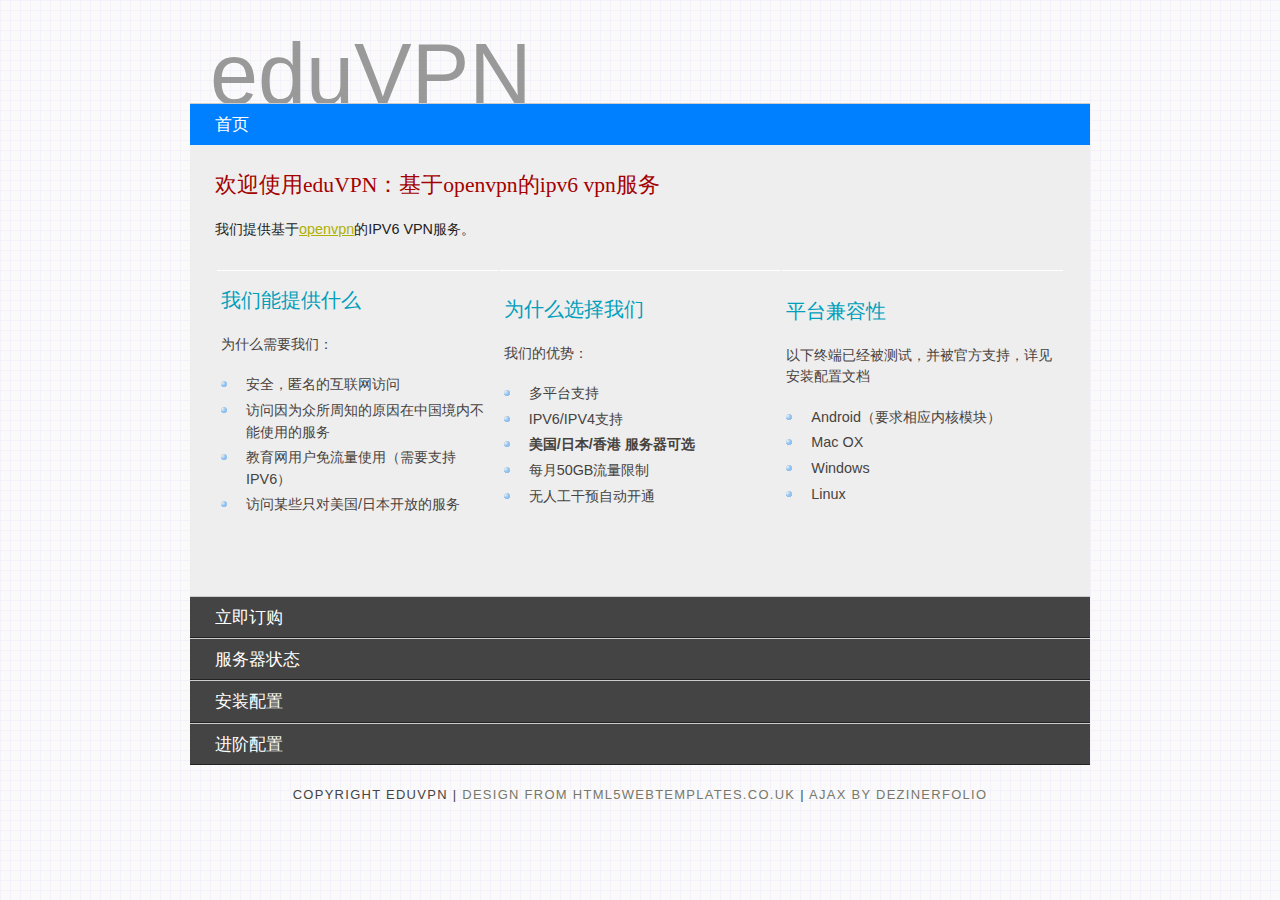
==== index.html @ c5869033 "update mrtg pic" ====
<!DOCTYPE HTML>
<html>

<head>
  <meta http-equiv="Content-Type" content="text/html; charset=utf-8" />
  <title>eduVPN</title>
  <meta name="keywords" content="IPV6,VPN,教育网,免流量,访问 Twitter Facebook Youtube" />
  <meta name="description" content="eduVPN提供IPV6/IPV4下的OPENVP服务，通过我们的服务访问Twitter，Facebook，Youtube等因为众所周知的原因在中国无法访问的站点。" />
  <link rel="stylesheet" href="style/style.css" type="text/css" media="screen" />
  <script type="text/javascript" src="style/accordian.pack.js"></script>
</head>

<body onload="new Accordian('basic-accordian',5,'header_highlight');">
  <div id="logo"><h1>eduVPN </h1></div>
  <div id="basic-accordian" >
    <div id="frontpage-header" class="accordion_headings header_highlight">首页</div>
    <div id="frontpage-content">
      <div class="accordion_child">
        <h1>欢迎使用eduVPN：基于openvpn的ipv6 vpn服务</h1>
        <p>我们提供基于<a href="http://openvpn.net">openvpn</a>的IPV6 VPN服务。</p>
		
		<table id="three-columns">
		<tr>
		<td>
		<h2>我们能提供什么</h2>
		<p>为什么需要我们：</p>
        <ul>
          <li>安全，匿名的互联网访问</li>
          <li>访问因为众所周知的原因在中国境内不能使用的服务</li>
		  <li>教育网用户免流量使用（需要支持IPV6）</li>
          <li>访问某些只对美国/日本开放的服务</li>
        </ul>
		</td>
		<td>
		<h2>为什么选择我们</h2>
		<p>我们的优势：</p>
        <ul>
          <li>多平台支持</li>
          <li>IPV6/IPV4支持</li>
          <li><strong>美国/日本/香港 服务器可选</strong></li>
          <li>每月50GB流量限制</li>
          <li>无人工干预自动开通</li>
        </ul>
		</td>
		<td>
		<h2>平台兼容性</h2>
        <p>以下终端已经被测试，并被官方支持，详见安装配置文档</p>
        <ul>
          <li>Android（要求相应内核模块）</li>
          <li>Mac OX</li>
          <li>Windows</li>
          <li>Linux</li>
        </ul>
		</td>
		</tr>
		</table>
		
      </div>
    </div>
    <div id="buyandprice-header" class="accordion_headings">立即订购</div>
    <div id="buyandprice-content">
      <div class="accordion_child">
		  <table style="width:100%; border-spacing:0;">
          <tr><th>时长</th><th>价格</th><th>立即订购</th></tr>
          <tr><td>月付</td><td>RMB ￥18元/月</td><td><a href="https://my.eduvpn.net/cart.php?a=add&pid=1">立即订购</a></td></tr>
          <tr><td>季付</td><td>RMB ￥48元/季</td><td><a href="https://my.eduvpn.net/cart.php?a=add&pid=1">立即订购</a></td></tr>
          <tr><td>半年付</td><td>RMB ￥88元/半年</td><td><a href="https://my.eduvpn.net/cart.php?a=add&pid=1">立即订购</a></td></tr>
          <tr><td>年付</td><td>RMB ￥138元/年</td><td><a href="https://my.eduvpn.net/cart.php?a=add&pid=1">立即订购</a></td></tr>
        </table>
      </div>
    </div> 
    <div id="status-header" class="accordion_headings">服务器状态</div>
    <div id="status-content">
      <div class="accordion_child">
		<p>如果您发现服务器流量归零，请切换服务器，并请及时联系我们。</p>
		<h2>Sakura（日本）服务器流量：</h2>
		<a href="http://49.212.149.22:81/localhost_eth0.html"><img src="http://49.212.149.22:8080/localhost_eth0-day.png" alt="eduVPN-Sakura服务器日流量" /></a>
		<p>Sakura（日本）在线用户人数：</p>
		<a href="http://49.212.149.22:81/vpnusercount.html"><img src="http://49.212.149.22:8080/vpnusercount-day.png" alt="eduVPN-DTI服务器在线用户人数" /></a>
      </div>
    </div>
    <div id="setup-header" class="accordion_headings">安装配置</div>
    <div id="setup-content">
      <div class="accordion_child">
		<h2>Windows下安装配置与连接</h2>
		<ol>
		<li>下载<a href="openvpn-2.3-eduVPN-i686.exe.zip">openvpn-2.3-eduVPN-i686.exe.zip</a>（32位）或<a href="openvpn-2.3-eduVPN-x86_64.exe.zip">openvpn-2.3-eduVPN-x86_64.exe.zip</a>（64位）并安装。</li>
		<li>修改您 本地连接 - Internet协议版本4（TCP/IPV4） 中DNS服务器为 8.8.8.8（首选DNS）8.8.4.4（备用DNS）。</li>
		<li>新建一个空白文档，重命名为eduvpn.txt，将我们发送给您的用户名，密码保存到其中，譬如您的用户名为 asdf，密码为1234，则文本文档内容为：<br />
		asdf <br />
		1234 <br />
		然后将该文档复制到openvpn安装目录下的config文件夹，譬如（默认位置）：C:\Program Files (x86)\OpenVPN\config 。
		</li>
		<li>您现在可以双击桌面的eduVPN，选择合适的配置文件连接了。<br />
		<span class="bold">注意：对于Vista，Windows 7 或更高版本的Windows系统，您必须点击右键，选择以管理员身份运行，否则openvpn将没有权限设置路由。导致您虽然连接成功却不能访问网络。</span></li>
		</ol>
		<h2>Mac OSX下安装配置与连接</h2>
		<ol>
		<li>下载<a href="https://github.com/downloads/cyfdecyf/openvpn-ipv6-osx-binary/Tunnelblick-3.2beta29.dmg">TunnelBlick 3.0 final with openvpn IPv6 patch</a>并安装。</li>
		<li>请点击下载 <a href="config.zip">config.zip</a>，找到找到里面的所有文件。并新建包含您用户名密码的eduvpn.txt（请参考Windows下建立eduvpn.txt的步骤）。将所有文件放到 ~/Library/Application Support/Tunnelblick/Configurations （注意是用户目录下的Library目录，而非根目录下的Library目录） 目录下面。</li>
		<li>现在您可以选择合适的配置文件连接了。</li>
		</ol>
		<h2>Linux 下安装配置与连接</h2>
		<ol>
		<p>因为目前大部分发行版中的openvpn尚未启用ipv6支持，且编译时默认没有启用password-save。所以我们推荐所有的Linux用户自行编译openvpn。拥有完整IPV6支持的2.3版本已经正式发布了，经过我们的测试没有问题。推荐使用</p>
		<li>首先是解决依赖问题。编译并使用openvpn需要如下依赖：gcc，lzo-devel，openssl-devel，make，patch，libgcrypt-devel等。您需要使用自己发行版的包管理工具安装上这些依赖。
		<pre>对于centos，fedora等红帽系系统，请使用yum安装：
yum install patch gcc lzo-devel openssl-devel make libgcrypt-devel
对于Debian，ubuntu等debian系系统，请使用apt-get安装：
apt-get install patch gcc lzo-devel openssl-devel make libgcrypt-devel</pre></li>		
		<li>获取openvpn和jjo ipv6 patch源代码。并应用jjo的ipv6 patch。
		<pre>
wget http://swupdate.openvpn.org/community/releases/openvpn-2.3.1.tar.gz
tar -zxvf openvpn-2.3.1.tar.gz
		</pre></li>
		<li>编译安装。我们启用--enable-password-save选项从而可以从文件读取用户名和密码。
		<pre>
./configure --enable-password-save
make 
sudo make install </pre>
		</li>
		<li>请点击下载 <a href="config.zip">config.zip</a>，找到里面的所有文件。并新建包含您用户名密码的eduvpn.txt（请参考Windows下建立eduvpn.txt的步骤）。<br />
		建立配置文件文件夹，并放置所有文件到其中<br />
		<pre>
sudo mkdir /etc/openvpn
sudo cp xxx /etc/openvpn</pre>
		连接<br />
		<pre>sudo openvpn --cd /etc/openvpn --config xxx_xxx.ovpn --daemon</pre></li>
		<li>您也可以参考源代码目录sample\sample-config-files\下的 openvpn-startup.sh ，使用rc.local 而使openvpn可以开机自动运行。请直接阅读文件内容完成设置。</li>
		</ol>
		</div>
    </div>
    <div id="advanceduse-header" class="accordion_headings">进阶配置</div>
    <div id="advanceduse-content">
      <div class="accordion_child">
		<ol>
		<h3><li>设定特定IP/IP段 不通过VPN直接连接</li></h3>
		<p>这在使用某些校内服务的时候特别有用（比如使用学校IP认证的服务，或者校内的BT服务，图书馆服务等。）。请直接访问我们的配置文件下载页面下载适合您的配置文件：<a href="http://eduvpn.net/getconf/">eduVPN配置文件下载</a>
		</p>
		</ol>
      </div>
    </div>
  </div>
  <div id="footer">
    <p>Copyright eduVPN  | <a href="http://www.html5webtemplates.co.uk">design from HTML5webtemplates.co.uk</a> | <a href="http://dezinerfolio.com">AJAX by DezinerFolio</a></p>
  </div>
</body>
</html>
---- style/style.css ----
html
{ }

*
{ margin: 0;
  padding: 0;}

body
{ font-family: "΢���ź�" , "trebuchet ms", arial, sans-serif;
  font-size: .9em;
  color: #222;
  line-height: 1.4em;
 background: #F7F7F7 url(pattern.png) fixed; 
  width: 900px;
  margin: 10px auto 0px auto;}
  
h1, h2, h3, h4, h5, h6 
{ color: #362C20;
  letter-spacing: 0em;
  padding: 0 0 5px 0;}

h1, h2, h3
{ font: normal 150% "΢���ź�" ;
  margin: 0 0 15px 0;
  padding: 0 0 5px 0;
  color: #A30101;}

h2
{ font-size: 140%;
  padding: 9px 0 5px 0;
  color: #009FBC;}

h3
{ font-size: 140%;
  padding: 5px 0 0 0;}

h4, h6
{ color: #009FBC;
  padding: 0 0 5px 0;
  font: normal 110% arial;
  text-transform: uppercase;}

h5, h6
{ color: #888;
  font: normal 95% arial;
  letter-spacing: normal;
  padding: 0 0 15px 0;}

a, a:hover
{ outline: none;
  text-decoration: underline;
  color: #AEB002;}

a:hover
{ text-decoration: none;}

p
{ line-height: 1.5em;
  padding-bottom: 17px;}

blockquote
{ margin: 20px 0; 
  padding: 10px 20px 0 20px;
  border: 1px solid #E5E5DB;
  background: #FFF;}

ul
{ margin: 2px 0 12px 0;}

ul li
{ list-style-type: none;
  background: url(bullet.png) no-repeat;
  margin: 0 0 0 0; 
  padding: 0 0 4px 25px;
  line-height: 1.5em;}

ol
{ margin: 8px 0 22px 0;}

ol li
{ margin: 0 0 11px 20px;}

.left
{ float: left;
  width: auto;
  margin-right: 10px;}

.right
{ float: right; 
  width: auto;
  margin-left: 10px;}

.center
{ display: block;
  text-align: center;
  margin: 20px auto;}

 span.bold {
	font-weight: bold;
 }
  
#basic-accordian
{ padding: 0px;
  background: #FFF;}

.accordion_headings
{ padding: 10px 25px 10px 25px;
  background: #444;
  color: #FFF;
  border-top: 1px solid #ccc;
  border-bottom: 1px solid #222;
  cursor: pointer;
  font-size: 120%;
  position: relative;
  z-index: 20;}

.accordion_headings:hover
{ background: #007FFF;
  border-bottom: 1px solid #007FFF;}

.accordion_child
{ padding: 25px;
  background: #eee;}

.header_highlight
{ background: #007FFF;
  border-bottom: 1px solid #007FFF;}
  
#three-columns table , #three-columns tr , #three-columns td
{ background: #eee;
 }
#three-columns td
{ margin: 2%;
width: 30%;}
 
#logo
{ width: 100%;
  height: 78px;
  background: transparent;
  color: #444;
  position: relative;
  padding-top: 15px;}

#logo h1
{ font: normal 600% 'century gothic', arial;
  padding: 0 0 0 20px;
  margin: 0;
  display: inline;
  z-index: 10;
  color: #999;}

#footer p
{ letter-spacing: 0.1em;
  text-transform: uppercase;
  text-align: center;
  padding: 20px;
  color: #444;
  font-size: 90%;}

#footer a, #footer a:hover
{ color: #76786A;
  text-decoration: none;}

#footer a:hover
{ color: #35BDF5;}

.search
{ color: #5D5D5D; 
  border: 1px solid #BBB; 
  width: 134px; 
  padding: 4px; 
  font: 100% arial, sans-serif;}

.form_settings
{ margin: 15px 0 0 0;}

.form_settings p
{ padding: 0 0 4px 0;}

.form_settings span
{ float: left; 
  width: 200px; 
  text-align: left;}
  
.form_settings input, .form_settings textarea
{ padding: 5px; 
  width: 299px; 
  font: 100% arial; 
  border: 1px solid #E5E5DB; 
  background: #FFF; 
  color: #47433F;}
  
.form_settings .submit
{ font: 100% arial; 
  border: 0; 
  width: 99px; 
  margin: 0 0 0 212px; 
  height: 33px;
  padding: 2px 0 3px 0;
  cursor: pointer; 
  background: #3B3B3B; 
  color: #FFF;}

.form_settings textarea, .form_settings select
{ font: 100% arial; 
  width: 299px;}

.form_settings select
{ width: 310px;}

.form_settings .checkbox
{ margin: 4px 0; 
  padding: 0; 
  width: 14px;
  border: 0;
  background: none;}

.separator
{ width: 100%;
  height: 0;
  border-top: 1px solid #D9D5CF;
  border-bottom: 1px solid #FFF;
  margin: 0 0 20px 0;}
  
table
{ margin: 10px 0 30px 0;}

table tr th, table tr td
{ background: #3B3B3B;
  color: #FFF;
  padding: 7px 4px;
  text-align: left;}
  
table tr td
{ background: #E5E5DB;
  color: #47433F;
  border-top: 1px solid #FFF;}
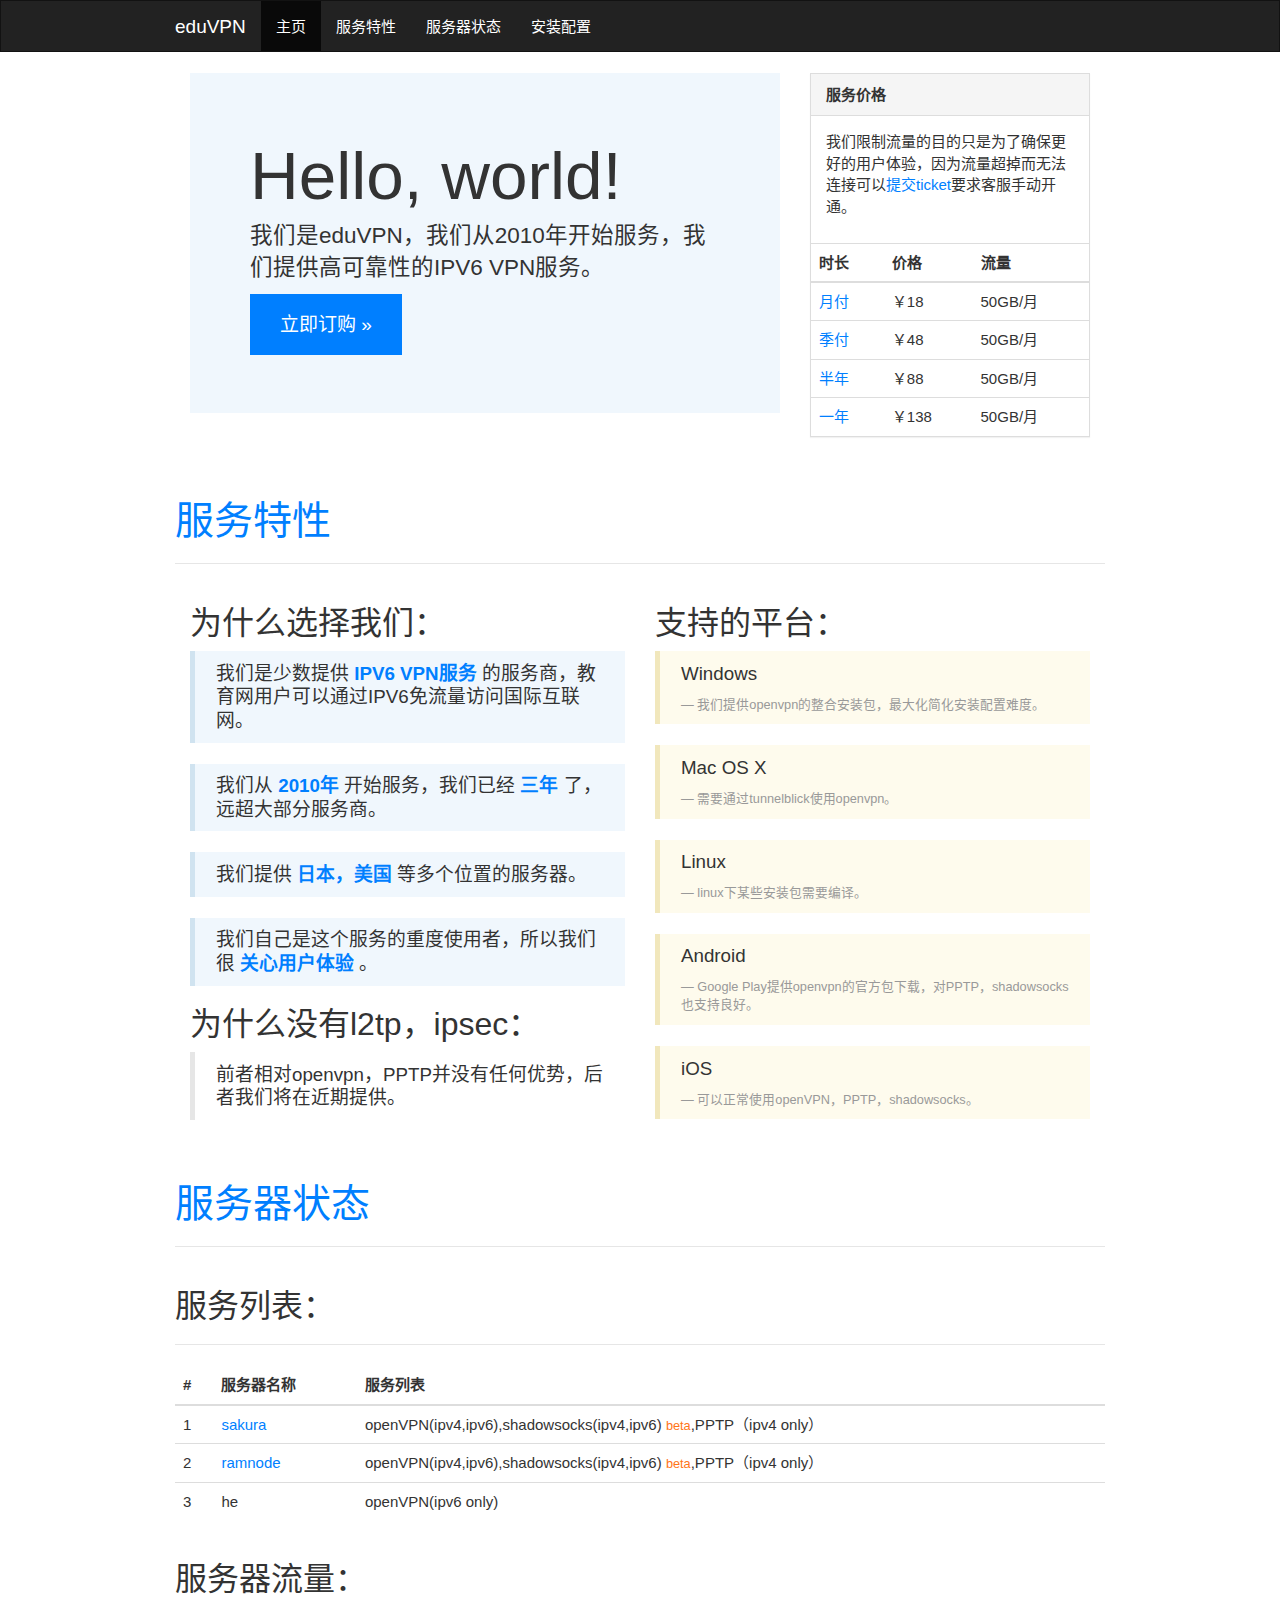
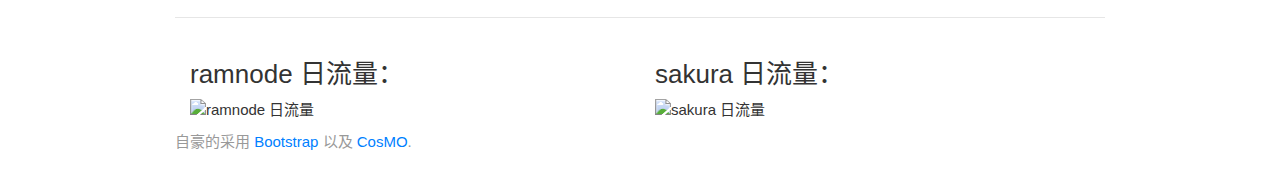
==== commit cdf4ac9b: "new sit design" ====
--- a/index.html
+++ b/index.html
@@ -1,148 +1,182 @@
-<!DOCTYPE HTML>
-<html>
-
-<head>
-  <meta http-equiv="Content-Type" content="text/html; charset=utf-8" />
-  <title>eduVPN</title>
-  <meta name="keywords" content="IPV6,VPN,教育网,免流量,访问 Twitter Facebook Youtube" />
-  <meta name="description" content="eduVPN提供IPV6/IPV4下的OPENVP服务，通过我们的服务访问Twitter，Facebook，Youtube等因为众所周知的原因在中国无法访问的站点。" />
-  <link rel="stylesheet" href="style/style.css" type="text/css" media="screen" />
-  <script type="text/javascript" src="style/accordian.pack.js"></script>
-</head>
-
-<body onload="new Accordian('basic-accordian',5,'header_highlight');">
-  <div id="logo"><h1>eduVPN </h1></div>
-  <div id="basic-accordian" >
-    <div id="frontpage-header" class="accordion_headings header_highlight">首页</div>
-    <div id="frontpage-content">
-      <div class="accordion_child">
-        <h1>欢迎使用eduVPN：基于openvpn的ipv6 vpn服务</h1>
-        <p>我们提供基于<a href="http://openvpn.net">openvpn</a>的IPV6 VPN服务。</p>
-		
-		<table id="three-columns">
-		<tr>
-		<td>
-		<h2>我们能提供什么</h2>
-		<p>为什么需要我们：</p>
-        <ul>
-          <li>安全，匿名的互联网访问</li>
-          <li>访问因为众所周知的原因在中国境内不能使用的服务</li>
-		  <li>教育网用户免流量使用（需要支持IPV6）</li>
-          <li>访问某些只对美国/日本开放的服务</li>
-        </ul>
-		</td>
-		<td>
-		<h2>为什么选择我们</h2>
-		<p>我们的优势：</p>
-        <ul>
-          <li>多平台支持</li>
-          <li>IPV6/IPV4支持</li>
-          <li><strong>美国/日本/香港 服务器可选</strong></li>
-          <li>每月50GB流量限制</li>
-          <li>无人工干预自动开通</li>
-        </ul>
-		</td>
-		<td>
-		<h2>平台兼容性</h2>
-        <p>以下终端已经被测试，并被官方支持，详见安装配置文档</p>
-        <ul>
-          <li>Android（要求相应内核模块）</li>
-          <li>Mac OX</li>
-          <li>Windows</li>
-          <li>Linux</li>
-        </ul>
-		</td>
-		</tr>
-		</table>
-		
-      </div>
-    </div>
-    <div id="buyandprice-header" class="accordion_headings">立即订购</div>
-    <div id="buyandprice-content">
-      <div class="accordion_child">
-		  <table style="width:100%; border-spacing:0;">
-          <tr><th>时长</th><th>价格</th><th>立即订购</th></tr>
-          <tr><td>月付</td><td>RMB ￥18元/月</td><td><a href="https://my.eduvpn.net/cart.php?a=add&pid=1">立即订购</a></td></tr>
-          <tr><td>季付</td><td>RMB ￥48元/季</td><td><a href="https://my.eduvpn.net/cart.php?a=add&pid=1">立即订购</a></td></tr>
-          <tr><td>半年付</td><td>RMB ￥88元/半年</td><td><a href="https://my.eduvpn.net/cart.php?a=add&pid=1">立即订购</a></td></tr>
-          <tr><td>年付</td><td>RMB ￥138元/年</td><td><a href="https://my.eduvpn.net/cart.php?a=add&pid=1">立即订购</a></td></tr>
-        </table>
-      </div>
-    </div> 
-    <div id="status-header" class="accordion_headings">服务器状态</div>
-    <div id="status-content">
-      <div class="accordion_child">
-		<p>如果您发现服务器流量归零，请切换服务器，并请及时联系我们。</p>
-		<h2>Sakura（日本）服务器流量：</h2>
-		<a href="http://49.212.149.22:81/localhost_eth0.html"><img src="http://49.212.149.22:8080/localhost_eth0-day.png" alt="eduVPN-Sakura服务器日流量" /></a>
-		<p>Sakura（日本）在线用户人数：</p>
-		<a href="http://49.212.149.22:81/vpnusercount.html"><img src="http://49.212.149.22:8080/vpnusercount-day.png" alt="eduVPN-DTI服务器在线用户人数" /></a>
-      </div>
-    </div>
-    <div id="setup-header" class="accordion_headings">安装配置</div>
-    <div id="setup-content">
-      <div class="accordion_child">
-		<h2>Windows下安装配置与连接</h2>
-		<ol>
-		<li>下载<a href="openvpn-2.3-eduVPN-i686.exe.zip">openvpn-2.3-eduVPN-i686.exe.zip</a>（32位）或<a href="openvpn-2.3-eduVPN-x86_64.exe.zip">openvpn-2.3-eduVPN-x86_64.exe.zip</a>（64位）并安装。</li>
-		<li>修改您 本地连接 - Internet协议版本4（TCP/IPV4） 中DNS服务器为 8.8.8.8（首选DNS）8.8.4.4（备用DNS）。</li>
-		<li>新建一个空白文档，重命名为eduvpn.txt，将我们发送给您的用户名，密码保存到其中，譬如您的用户名为 asdf，密码为1234，则文本文档内容为：<br />
-		asdf <br />
-		1234 <br />
-		然后将该文档复制到openvpn安装目录下的config文件夹，譬如（默认位置）：C:\Program Files (x86)\OpenVPN\config 。
-		</li>
-		<li>您现在可以双击桌面的eduVPN，选择合适的配置文件连接了。<br />
-		<span class="bold">注意：对于Vista，Windows 7 或更高版本的Windows系统，您必须点击右键，选择以管理员身份运行，否则openvpn将没有权限设置路由。导致您虽然连接成功却不能访问网络。</span></li>
-		</ol>
-		<h2>Mac OSX下安装配置与连接</h2>
-		<ol>
-		<li>下载<a href="https://github.com/downloads/cyfdecyf/openvpn-ipv6-osx-binary/Tunnelblick-3.2beta29.dmg">TunnelBlick 3.0 final with openvpn IPv6 patch</a>并安装。</li>
-		<li>请点击下载 <a href="config.zip">config.zip</a>，找到找到里面的所有文件。并新建包含您用户名密码的eduvpn.txt（请参考Windows下建立eduvpn.txt的步骤）。将所有文件放到 ~/Library/Application Support/Tunnelblick/Configurations （注意是用户目录下的Library目录，而非根目录下的Library目录） 目录下面。</li>
-		<li>现在您可以选择合适的配置文件连接了。</li>
-		</ol>
-		<h2>Linux 下安装配置与连接</h2>
-		<ol>
-		<p>因为目前大部分发行版中的openvpn尚未启用ipv6支持，且编译时默认没有启用password-save。所以我们推荐所有的Linux用户自行编译openvpn。拥有完整IPV6支持的2.3版本已经正式发布了，经过我们的测试没有问题。推荐使用</p>
-		<li>首先是解决依赖问题。编译并使用openvpn需要如下依赖：gcc，lzo-devel，openssl-devel，make，patch，libgcrypt-devel等。您需要使用自己发行版的包管理工具安装上这些依赖。
-		<pre>对于centos，fedora等红帽系系统，请使用yum安装：
-yum install patch gcc lzo-devel openssl-devel make libgcrypt-devel
-对于Debian，ubuntu等debian系系统，请使用apt-get安装：
-apt-get install patch gcc lzo-devel openssl-devel make libgcrypt-devel</pre></li>		
-		<li>获取openvpn和jjo ipv6 patch源代码。并应用jjo的ipv6 patch。
-		<pre>
-wget http://swupdate.openvpn.org/community/releases/openvpn-2.3.1.tar.gz
-tar -zxvf openvpn-2.3.1.tar.gz
-		</pre></li>
-		<li>编译安装。我们启用--enable-password-save选项从而可以从文件读取用户名和密码。
-		<pre>
-./configure --enable-password-save
-make 
-sudo make install </pre>
-		</li>
-		<li>请点击下载 <a href="config.zip">config.zip</a>，找到里面的所有文件。并新建包含您用户名密码的eduvpn.txt（请参考Windows下建立eduvpn.txt的步骤）。<br />
-		建立配置文件文件夹，并放置所有文件到其中<br />
-		<pre>
-sudo mkdir /etc/openvpn
-sudo cp xxx /etc/openvpn</pre>
-		连接<br />
-		<pre>sudo openvpn --cd /etc/openvpn --config xxx_xxx.ovpn --daemon</pre></li>
-		<li>您也可以参考源代码目录sample\sample-config-files\下的 openvpn-startup.sh ，使用rc.local 而使openvpn可以开机自动运行。请直接阅读文件内容完成设置。</li>
-		</ol>
-		</div>
-    </div>
-    <div id="advanceduse-header" class="accordion_headings">进阶配置</div>
-    <div id="advanceduse-content">
-      <div class="accordion_child">
-		<ol>
-		<h3><li>设定特定IP/IP段 不通过VPN直接连接</li></h3>
-		<p>这在使用某些校内服务的时候特别有用（比如使用学校IP认证的服务，或者校内的BT服务，图书馆服务等。）。请直接访问我们的配置文件下载页面下载适合您的配置文件：<a href="http://eduvpn.net/getconf/">eduVPN配置文件下载</a>
-		</p>
-		</ol>
-      </div>
-    </div>
-  </div>
-  <div id="footer">
-    <p>Copyright eduVPN  | <a href="http://www.html5webtemplates.co.uk">design from HTML5webtemplates.co.uk</a> | <a href="http://dezinerfolio.com">AJAX by DezinerFolio</a></p>
-  </div>
-</body>
-</html>
+<!DOCTYPE html>
+<html lang="zh-CN">
+<head>
+    <title>eduVPN</title>
+	<meta charset="utf-8">
+    <meta name="viewport" content="width=device-width, initial-scale=1.0">
+    <!-- Bootstrap -->
+    <link href="/css/bootstrap.css" rel="stylesheet" media="screen">
+    <link href="/css/style.css" rel="stylesheet" media="screen">
+
+    <!-- HTML5 shim and Respond.js IE8 support of HTML5 elements and media queries -->
+    <!--[if lt IE 9]>
+      <script src="/js/html5shiv.js"></script>
+      <script src="/js/respond.min.js"></script>
+    <![endif]-->
+</head>
+<body>
+
+<!-- Static navbar -->
+<div class="navbar navbar-default">
+<div class="container">
+<div class="navbar-header">
+  <button type="button" class="navbar-toggle" data-toggle="collapse" data-target=".navbar-collapse">
+	<span class="icon-bar"></span>
+	<span class="icon-bar"></span>
+	<span class="icon-bar"></span>
+  </button>
+  <a class="navbar-brand" href="#">eduVPN</a>
+</div>
+<div class="navbar-collapse collapse">
+  <ul class="nav navbar-nav">
+	<li class="active"><a href="/index.html#">主页</a></li>
+	<li><a href="/index.html#attribute">服务特性</a></li>
+	<li><a href="/index.html#server-status">服务器状态</a></li>
+	<li><a href="/setup-guide">安装配置</a></li>
+  </ul>
+</div>
+</div>
+</div>
+
+<div class="container">
+<div class="col-md-8">
+	<div class="jumbotron bg-lightblue">
+		<h1>Hello, world!</h1>
+		<p>我们是eduVPN，我们从2010年开始服务，我们提供高可靠性的IPV6 VPN服务。</p>
+		<p><a class="btn btn-primary btn-lg" href="https://my.eduvpn.net/cart.php">立即订购 &raquo;</a></p>
+	</div>
+</div>
+<div class="col-md-4">
+	<div class="panel panel-default">
+	  <div class="panel-heading"><b>服务价格</b></div>
+	  <div class="panel-body">
+		<p>我们限制流量的目的只是为了确保更好的用户体验，因为流量超掉而无法连接可以<a href="https://my.eduvpn.net/submitticket.php">提交ticket</a>要求客服手动开通。</p>
+	  </div>
+	  <table class="table">
+ 		<thead>
+		  <tr>
+			<th>时长</th>
+			<th>价格</th>
+			<th>流量</th>
+		  </tr>
+		</thead> 
+		<tbody>
+		  <tr>
+			<td><a href="https://my.eduvpn.net/cart.php?a=add&pid=1">月付</a></td>
+			<td>￥18</td>
+			<td>50GB/月</td>
+		  </tr>
+		  <tr>
+			<td><a href="https://my.eduvpn.net/cart.php?a=add&pid=1">季付</a></td>
+			<td>￥48</td>
+			<td>50GB/月</td>
+		  </tr>
+		  <tr>
+			<td><a href="https://my.eduvpn.net/cart.php?a=add&pid=1">半年</a></td>
+			<td>￥88</td>
+			<td>50GB/月</td>
+		  </tr>
+		  <tr>
+			<td><a href="https://my.eduvpn.net/cart.php?a=add&pid=1">一年</a></td>
+			<td>￥138</td>
+			<td>50GB/月</td>
+		  </tr>
+		</tbody>
+	  </table>
+	</div>
+</div>
+</div>
+
+<div class="container" id="attribute">
+<div class="page-header">
+  <h1 class="text-primary">服务特性</h1>
+</div>
+
+	<div class="col-lg-6">
+		<h2>为什么选择我们：</h2>
+		<blockquote class="bg-lightblue"><p>我们是少数提供 <strong class="text-primary">IPV6 VPN服务</strong> 的服务商，教育网用户可以通过IPV6免流量访问国际互联网。</p></blockquote>
+		<blockquote class="bg-lightblue"><p>我们从 <strong class="text-primary">2010年</strong> 开始服务，我们已经 <strong class="text-primary">三年</strong> 了，远超大部分服务商。</p></blockquote>
+		<blockquote class="bg-lightblue"><p>我们提供 <strong class="text-primary">日本，美国</strong> 等多个位置的服务器。</p></blockquote>
+		<blockquote class="bg-lightblue"><p>我们自己是这个服务的重度使用者，所以我们很 <strong class="text-primary">关心用户体验</strong> 。</p></blockquote>
+		<h2>为什么没有l2tp，ipsec：</h2>
+		<blockquote><p>前者相对openvpn，PPTP并没有任何优势，后者我们将在近期提供。</p></blockquote>
+	</div>
+
+	<div class="col-lg-6">
+		<h2>支持的平台：</h2>
+		<blockquote class="bg-yellow">
+			<p>Windows</p>
+			<small>我们提供openvpn的整合安装包，最大化简化安装配置难度。</small>
+		</blockquote>
+		<blockquote class="bg-yellow">
+			<p>Mac OS X</p>
+			<small>需要通过tunnelblick使用openvpn。</small>
+		</blockquote>
+		<blockquote class="bg-yellow">
+			<p>Linux</p>
+			<small>linux下某些安装包需要编译。</small>
+		</blockquote>
+		<blockquote class="bg-yellow">
+			<p>Android</p>
+			<small>Google Play提供openvpn的官方包下载，对PPTP，shadowsocks也支持良好。</small>
+		</blockquote>
+		<blockquote class="bg-yellow">
+			<p>iOS</p>
+			<small>可以正常使用openVPN，PPTP，shadowsocks。</small>
+		</blockquote>
+	</div>
+</div>
+
+<div class="container" id="server-status">
+<div class="page-header"><h1 class="text-primary">服务器状态</h1></div>
+<div class="page-header"><h2>服务列表：</h2></div>
+  <table class="table">
+	<thead>
+	  <tr>
+		<th>#</th>
+		<th>服务器名称</th>
+		<th>服务列表</th>
+	  </tr>
+	</thead>
+	<tbody>
+	  <tr>
+		<td>1</td>
+		<td><a href="http://munin.eduvpn.net/JP.VPNServer/sakura.JP.VPNServer/index.html">sakura</a></td>
+		<td>openVPN(ipv4,ipv6),shadowsocks(ipv4,ipv6) <small class="text-warning">beta</small>,PPTP（ipv4 only）</td>
+	  </tr>
+	  <tr>
+		<td>2</td>
+		<td><a href="http://munin.eduvpn.net/US.VPNServer/ramnode.US.VPNServer/index.html">ramnode</a></td>
+		<td>openVPN(ipv4,ipv6),shadowsocks(ipv4,ipv6) <small class="text-warning">beta</small>,PPTP（ipv4 only）</td>
+	  </tr>
+	  <tr>
+		<td>3</td>
+		<td>he</td>
+		<td>openVPN(ipv6 only)</td>
+	  </tr>
+	</tbody>
+  </table>
+<div class="page-header"><h2>服务器流量：</h2></div>
+	<div class="col-lg-6">
+		<h3>ramnode 日流量：</h3>
+		<img src="http://munin.eduvpn.net/US.VPNServer/ramnode.US.VPNServer/if_eth0-day.png" alt="ramnode 日流量" class="img-responsive" />
+	</div>
+  
+	<div class="col-lg-6">
+		<h3>sakura	日流量：</h3>
+		<img src="http://munin.eduvpn.net/JP.VPNServer/sakura.JP.VPNServer/if_eth0-day.png" alt="sakura 日流量" class="img-responsive" />
+	</div>
+</div>
+
+<div id="footer">
+  <div class="container">
+	<p class="text-muted credit">自豪的采用 <a href="http://getbootstrap.com/">Bootstrap</a> 以及 <a href="http://bootswatch.com/cosmo/">CosMO</a>.</p>
+  </div>
+</div>
+
+    <!-- jQuery (necessary for Bootstrap's JavaScript plugins) -->
+    <script src="/js/jquery.js"></script>
+    <!-- Include all compiled plugins (below), or include individual files as needed -->
+    <script src="/js/bootstrap.min.js"></script>
+</body>
+</html>--- a/css/style.css
+++ b/css/style.css
@@ -0,0 +1,28 @@
+/* Customize container */
+@media (min-width: 1024px) {
+  .container {
+    max-width: 960px;
+  }
+  
+/* Side notes for calling out things
+-------------------------------------------------- */
+
+ 
+/* Themes for different contexts */
+.bg-red {
+  background-color: #fcf2f2;
+  border-color: #dFb5b4;
+}
+.bg-yellow {
+  background-color: #fefbed;
+  border-color: #f1e7bc;
+}
+.bg-lightblue {
+  background-color: #f0f7fd;
+  border-color: #d0e3f0;
+}
+
+#footer {
+  height: 60px;
+  margin-top: 10px;
+}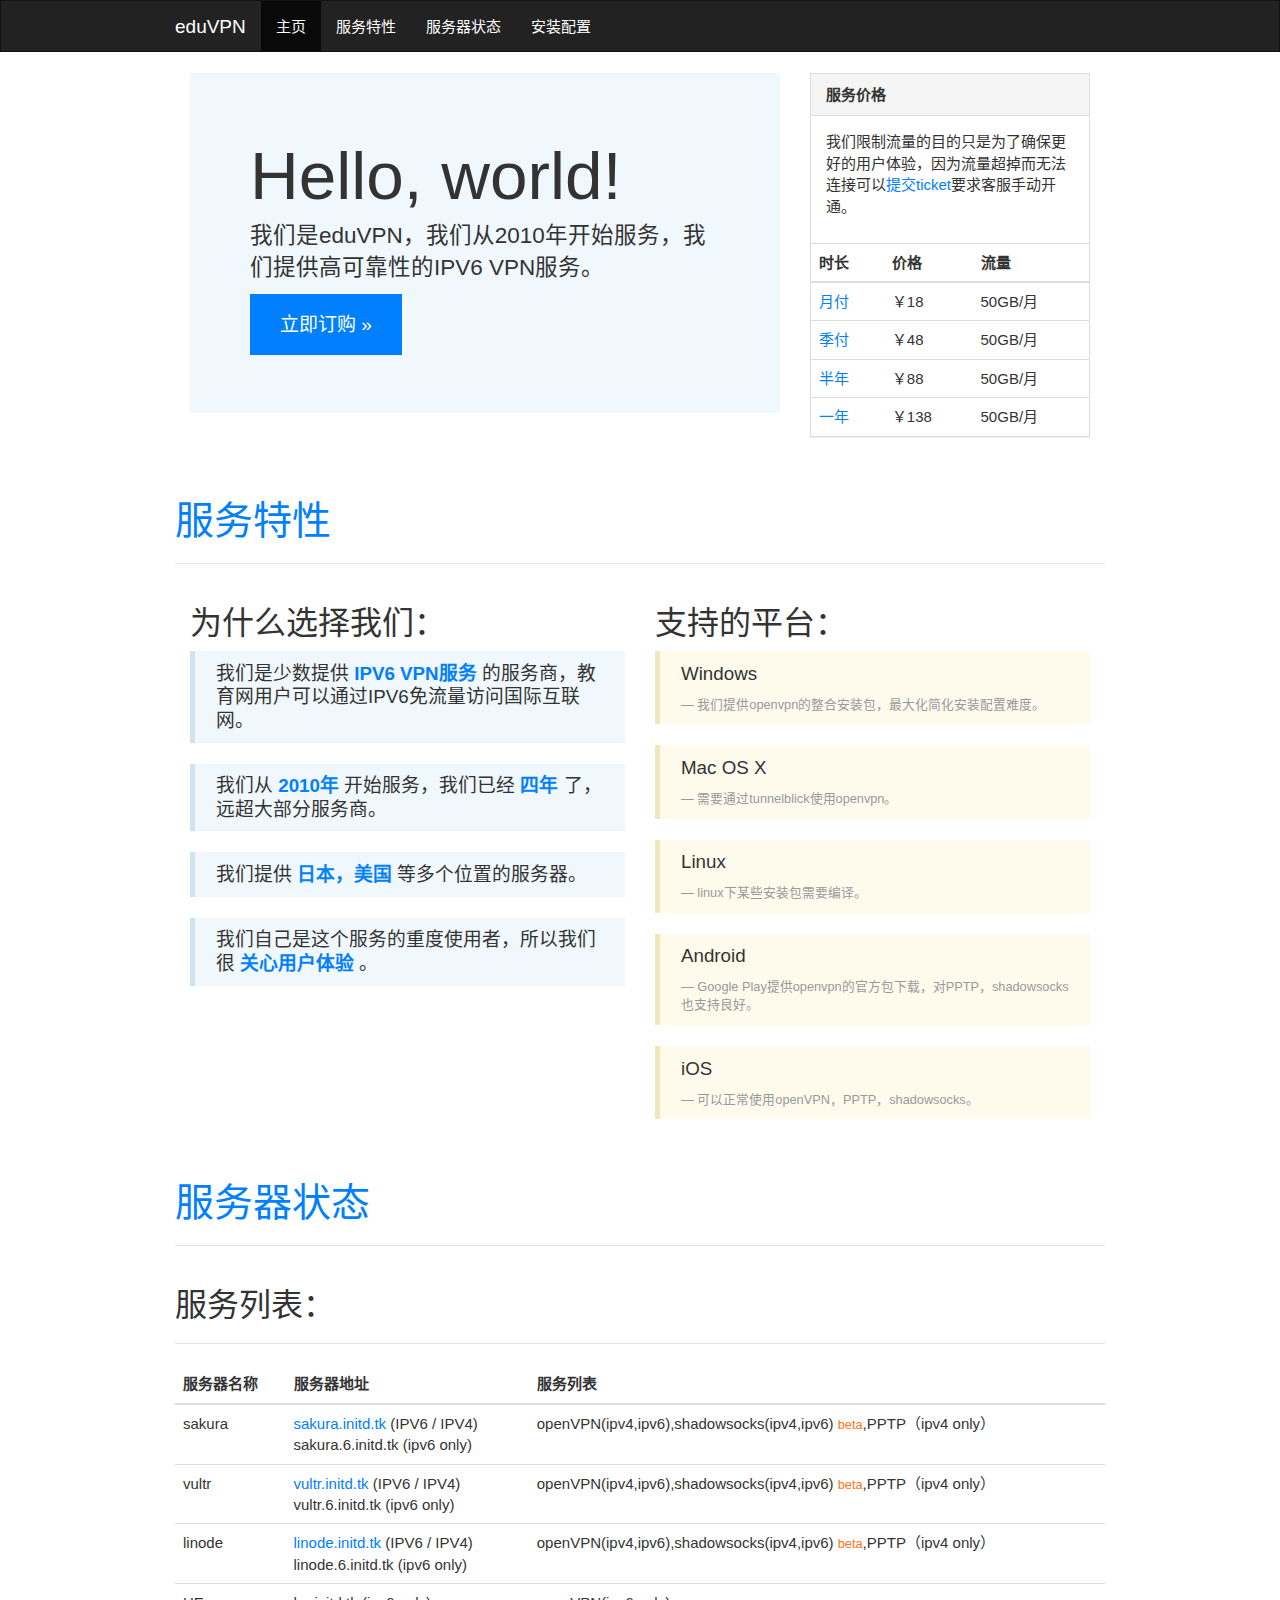
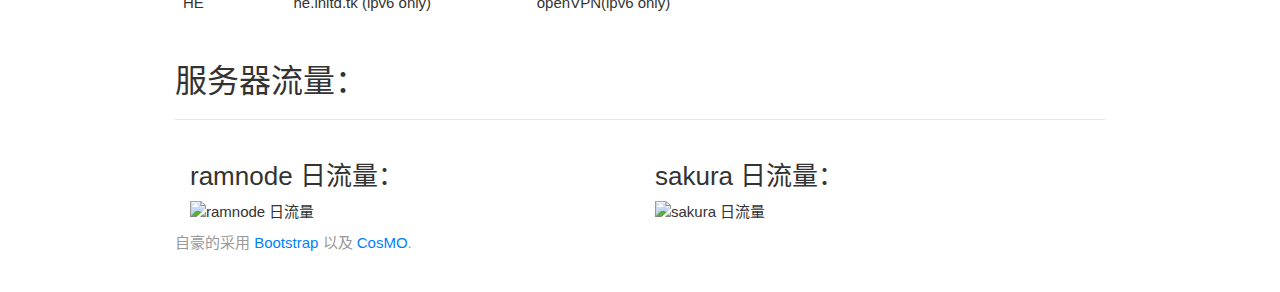
==== commit 1164899c: "update setup guide for pptp and shadowsocks" ====
--- a/index.html
+++ b/index.html
@@ -95,11 +95,9 @@
 	<div class="col-lg-6">
 		<h2>为什么选择我们：</h2>
 		<blockquote class="bg-lightblue"><p>我们是少数提供 <strong class="text-primary">IPV6 VPN服务</strong> 的服务商，教育网用户可以通过IPV6免流量访问国际互联网。</p></blockquote>
-		<blockquote class="bg-lightblue"><p>我们从 <strong class="text-primary">2010年</strong> 开始服务，我们已经 <strong class="text-primary">三年</strong> 了，远超大部分服务商。</p></blockquote>
+		<blockquote class="bg-lightblue"><p>我们从 <strong class="text-primary">2010年</strong> 开始服务，我们已经 <strong class="text-primary">四年</strong> 了，远超大部分服务商。</p></blockquote>
 		<blockquote class="bg-lightblue"><p>我们提供 <strong class="text-primary">日本，美国</strong> 等多个位置的服务器。</p></blockquote>
 		<blockquote class="bg-lightblue"><p>我们自己是这个服务的重度使用者，所以我们很 <strong class="text-primary">关心用户体验</strong> 。</p></blockquote>
-		<h2>为什么没有l2tp，ipsec：</h2>
-		<blockquote><p>前者相对openvpn，PPTP并没有任何优势，后者我们将在近期提供。</p></blockquote>
 	</div>
 
 	<div class="col-lg-6">
@@ -133,25 +131,30 @@
   <table class="table">
 	<thead>
 	  <tr>
-		<th>#</th>
 		<th>服务器名称</th>
+		<th>服务器地址</th>
 		<th>服务列表</th>
 	  </tr>
 	</thead>
 	<tbody>
 	  <tr>
-		<td>1</td>
-		<td><a href="http://munin.eduvpn.net/JP.VPNServer/sakura.JP.VPNServer/index.html">sakura</a></td>
+		<td>sakura</td>
+		<td><a href="http://munin.eduvpn.net/JP.VPNServer/sakura.JP.VPNServer/index.html">sakura.initd.tk</a> (IPV6 / IPV4) <br /> sakura.6.initd.tk (ipv6 only)</td>
 		<td>openVPN(ipv4,ipv6),shadowsocks(ipv4,ipv6) <small class="text-warning">beta</small>,PPTP（ipv4 only）</td>
 	  </tr>
 	  <tr>
-		<td>2</td>
-		<td><a href="http://munin.eduvpn.net/US.VPNServer/ramnode.US.VPNServer/index.html">ramnode</a></td>
+		<td>vultr</td>
+		<td><a href="http://munin.eduvpn.net/US.VPNServer/vultr.US.VPNServer/index.html">vultr.initd.tk</a>  (IPV6 / IPV4) <br /> vultr.6.initd.tk  (ipv6 only)</td>
 		<td>openVPN(ipv4,ipv6),shadowsocks(ipv4,ipv6) <small class="text-warning">beta</small>,PPTP（ipv4 only）</td>
 	  </tr>
 	  <tr>
-		<td>3</td>
-		<td>he</td>
+		<td>linode</td>
+		<td><a href="http://munin.eduvpn.net/US.VPNServer/linode.US.VPNServer/index.html">linode.initd.tk</a>  (IPV6 / IPV4) <br /> linode.6.initd.tk (ipv6 only)</td>
+		<td>openVPN(ipv4,ipv6),shadowsocks(ipv4,ipv6) <small class="text-warning">beta</small>,PPTP（ipv4 only）</td>
+	  </tr>
+	  <tr>
+		<td>HE</td>
+		<td>he.initd.tk (ipv6 only)</td>
 		<td>openVPN(ipv6 only)</td>
 	  </tr>
 	</tbody>
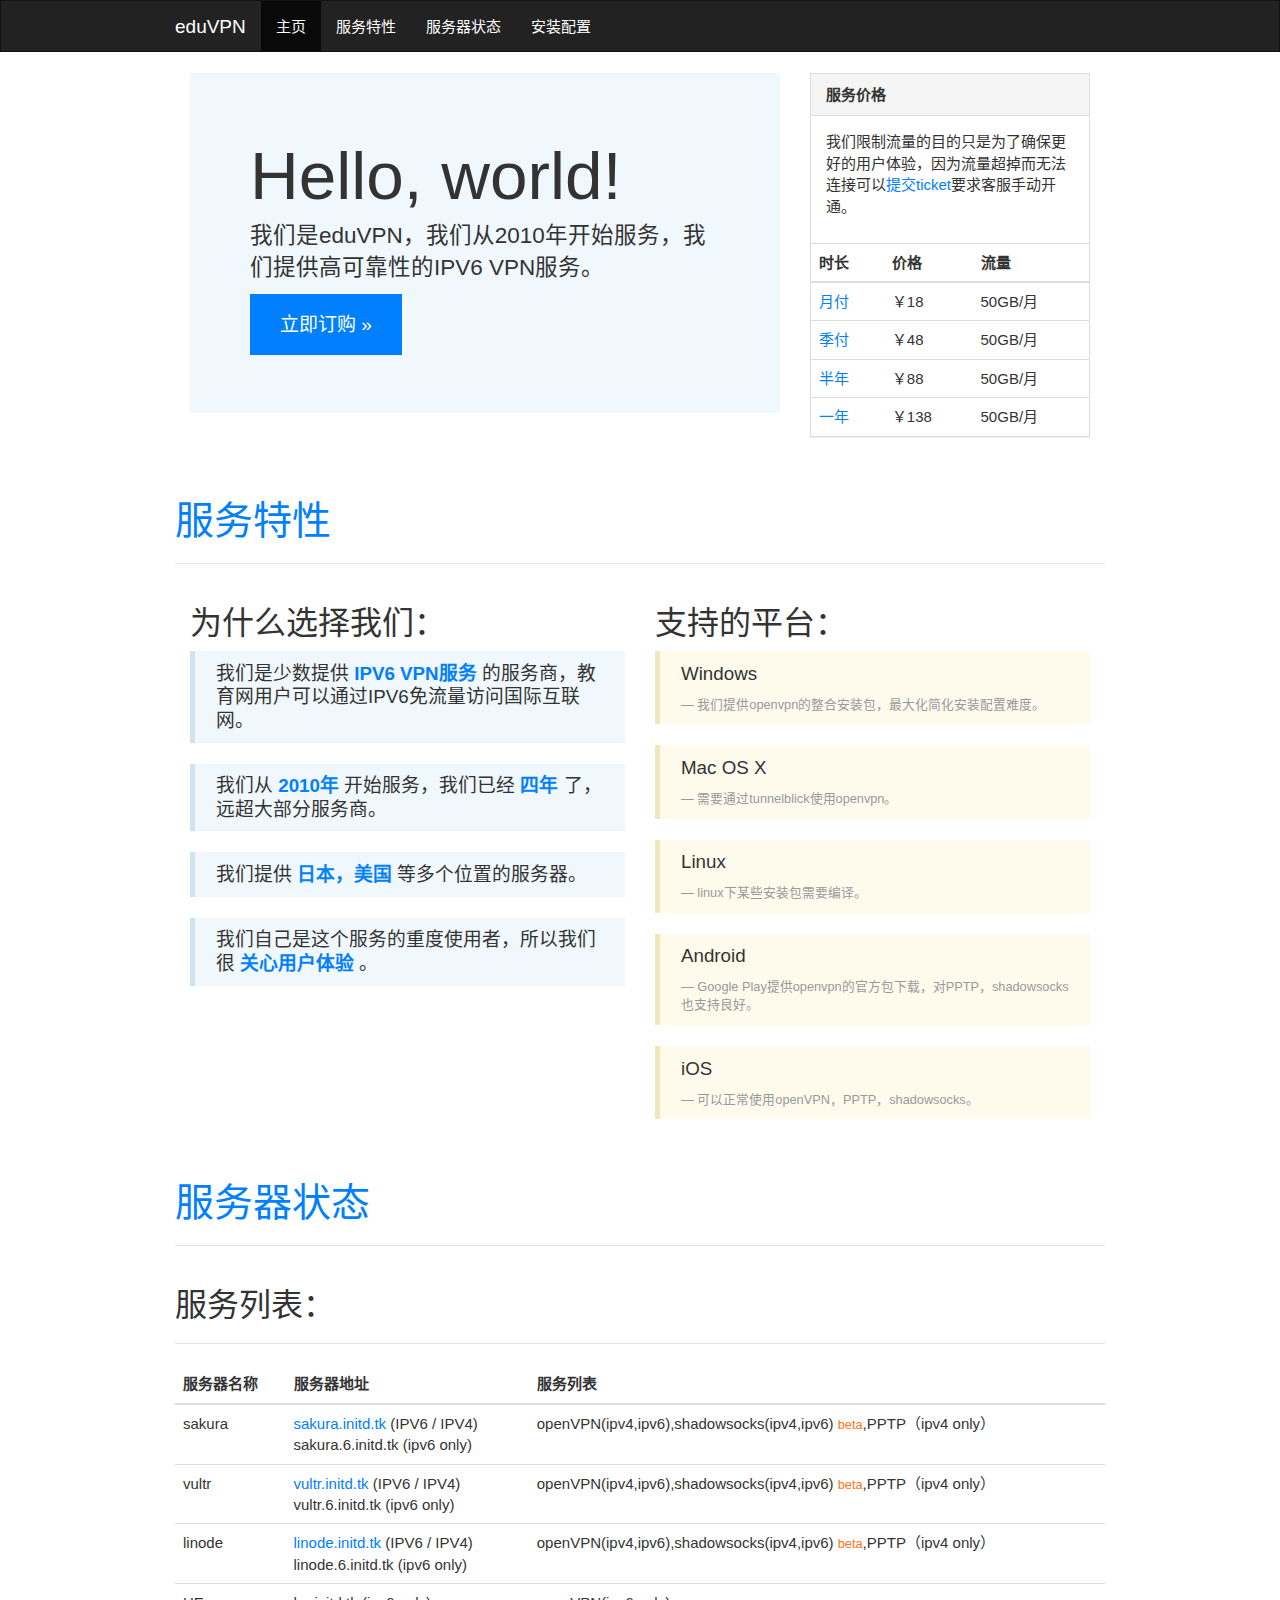
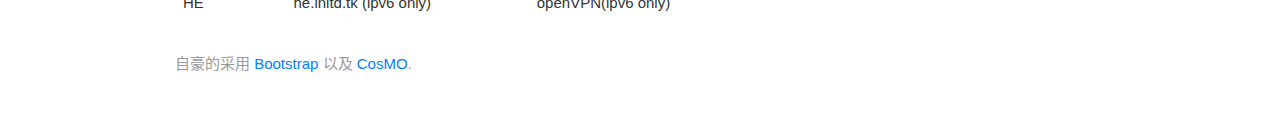
==== commit dfb30bb6: "update index'" ====
--- a/index.html
+++ b/index.html
@@ -159,7 +159,7 @@
 	  </tr>
 	</tbody>
   </table>
-<div class="page-header"><h2>服务器流量：</h2></div>
+<!-- <div class="page-header"><h2>服务器流量：</h2></div>
 	<div class="col-lg-6">
 		<h3>ramnode 日流量：</h3>
 		<img src="http://munin.eduvpn.net/US.VPNServer/ramnode.US.VPNServer/if_eth0-day.png" alt="ramnode 日流量" class="img-responsive" />
@@ -168,7 +168,7 @@
 	<div class="col-lg-6">
 		<h3>sakura	日流量：</h3>
 		<img src="http://munin.eduvpn.net/JP.VPNServer/sakura.JP.VPNServer/if_eth0-day.png" alt="sakura 日流量" class="img-responsive" />
-	</div>
+	</div>-->
 </div>
 
 <div id="footer">
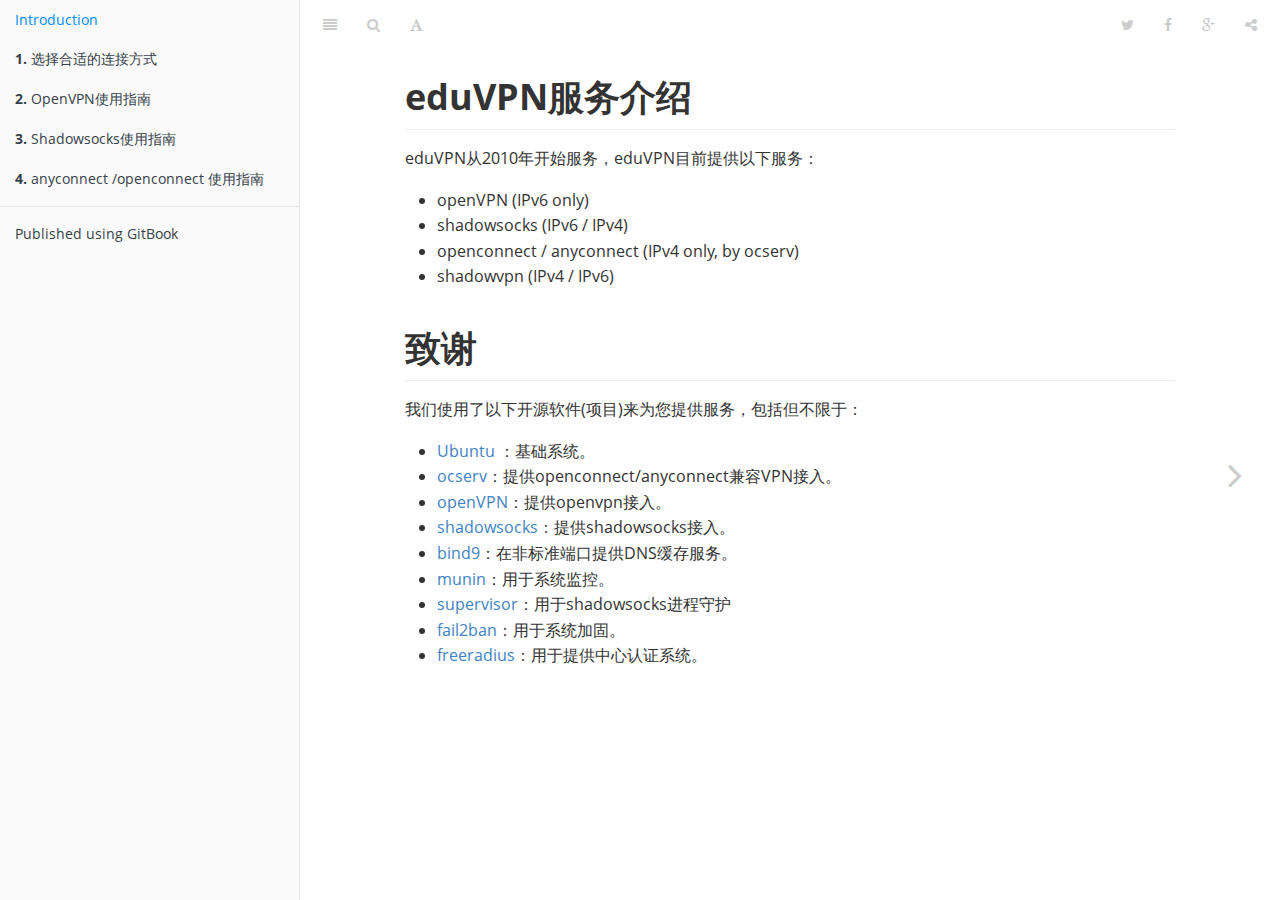
==== commit d6e4a080: "total rewrite" ====
--- a/index.html
+++ b/index.html
@@ -1,185 +1,283 @@
-<!DOCTYPE html>
-<html lang="zh-CN">
-<head>
-    <title>eduVPN</title>
-	<meta charset="utf-8">
-    <meta name="viewport" content="width=device-width, initial-scale=1.0">
-    <!-- Bootstrap -->
-    <link href="/css/bootstrap.css" rel="stylesheet" media="screen">
-    <link href="/css/style.css" rel="stylesheet" media="screen">
-
-    <!-- HTML5 shim and Respond.js IE8 support of HTML5 elements and media queries -->
-    <!--[if lt IE 9]>
-      <script src="/js/html5shiv.js"></script>
-      <script src="/js/respond.min.js"></script>
-    <![endif]-->
-</head>
-<body>
-
-<!-- Static navbar -->
-<div class="navbar navbar-default">
-<div class="container">
-<div class="navbar-header">
-  <button type="button" class="navbar-toggle" data-toggle="collapse" data-target=".navbar-collapse">
-	<span class="icon-bar"></span>
-	<span class="icon-bar"></span>
-	<span class="icon-bar"></span>
-  </button>
-  <a class="navbar-brand" href="#">eduVPN</a>
-</div>
-<div class="navbar-collapse collapse">
-  <ul class="nav navbar-nav">
-	<li class="active"><a href="/index.html#">主页</a></li>
-	<li><a href="/index.html#attribute">服务特性</a></li>
-	<li><a href="/index.html#server-status">服务器状态</a></li>
-	<li><a href="/setup-guide">安装配置</a></li>
-  </ul>
-</div>
-</div>
-</div>
-
-<div class="container">
-<div class="col-md-8">
-	<div class="jumbotron bg-lightblue">
-		<h1>Hello, world!</h1>
-		<p>我们是eduVPN，我们从2010年开始服务，我们提供高可靠性的IPV6 VPN服务。</p>
-		<p><a class="btn btn-primary btn-lg" href="https://my.eduvpn.net/cart.php">立即订购 &raquo;</a></p>
-	</div>
-</div>
-<div class="col-md-4">
-	<div class="panel panel-default">
-	  <div class="panel-heading"><b>服务价格</b></div>
-	  <div class="panel-body">
-		<p>我们限制流量的目的只是为了确保更好的用户体验，因为流量超掉而无法连接可以<a href="https://my.eduvpn.net/submitticket.php">提交ticket</a>要求客服手动开通。</p>
-	  </div>
-	  <table class="table">
- 		<thead>
-		  <tr>
-			<th>时长</th>
-			<th>价格</th>
-			<th>流量</th>
-		  </tr>
-		</thead> 
-		<tbody>
-		  <tr>
-			<td><a href="https://my.eduvpn.net/cart.php?a=add&pid=1">月付</a></td>
-			<td>￥18</td>
-			<td>50GB/月</td>
-		  </tr>
-		  <tr>
-			<td><a href="https://my.eduvpn.net/cart.php?a=add&pid=1">季付</a></td>
-			<td>￥48</td>
-			<td>50GB/月</td>
-		  </tr>
-		  <tr>
-			<td><a href="https://my.eduvpn.net/cart.php?a=add&pid=1">半年</a></td>
-			<td>￥88</td>
-			<td>50GB/月</td>
-		  </tr>
-		  <tr>
-			<td><a href="https://my.eduvpn.net/cart.php?a=add&pid=1">一年</a></td>
-			<td>￥138</td>
-			<td>50GB/月</td>
-		  </tr>
-		</tbody>
-	  </table>
-	</div>
-</div>
-</div>
-
-<div class="container" id="attribute">
-<div class="page-header">
-  <h1 class="text-primary">服务特性</h1>
-</div>
-
-	<div class="col-lg-6">
-		<h2>为什么选择我们：</h2>
-		<blockquote class="bg-lightblue"><p>我们是少数提供 <strong class="text-primary">IPV6 VPN服务</strong> 的服务商，教育网用户可以通过IPV6免流量访问国际互联网。</p></blockquote>
-		<blockquote class="bg-lightblue"><p>我们从 <strong class="text-primary">2010年</strong> 开始服务，我们已经 <strong class="text-primary">四年</strong> 了，远超大部分服务商。</p></blockquote>
-		<blockquote class="bg-lightblue"><p>我们提供 <strong class="text-primary">日本，美国</strong> 等多个位置的服务器。</p></blockquote>
-		<blockquote class="bg-lightblue"><p>我们自己是这个服务的重度使用者，所以我们很 <strong class="text-primary">关心用户体验</strong> 。</p></blockquote>
-	</div>
-
-	<div class="col-lg-6">
-		<h2>支持的平台：</h2>
-		<blockquote class="bg-yellow">
-			<p>Windows</p>
-			<small>我们提供openvpn的整合安装包，最大化简化安装配置难度。</small>
-		</blockquote>
-		<blockquote class="bg-yellow">
-			<p>Mac OS X</p>
-			<small>需要通过tunnelblick使用openvpn。</small>
-		</blockquote>
-		<blockquote class="bg-yellow">
-			<p>Linux</p>
-			<small>linux下某些安装包需要编译。</small>
-		</blockquote>
-		<blockquote class="bg-yellow">
-			<p>Android</p>
-			<small>Google Play提供openvpn的官方包下载，对PPTP，shadowsocks也支持良好。</small>
-		</blockquote>
-		<blockquote class="bg-yellow">
-			<p>iOS</p>
-			<small>可以正常使用openVPN，PPTP，shadowsocks。</small>
-		</blockquote>
-	</div>
-</div>
-
-<div class="container" id="server-status">
-<div class="page-header"><h1 class="text-primary">服务器状态</h1></div>
-<div class="page-header"><h2>服务列表：</h2></div>
-  <table class="table">
-	<thead>
-	  <tr>
-		<th>服务器名称</th>
-		<th>服务器地址</th>
-		<th>服务列表</th>
-	  </tr>
-	</thead>
-	<tbody>
-	  <tr>
-		<td>sakura</td>
-		<td><a href="http://munin.eduvpn.net/JP.VPNServer/sakura.JP.VPNServer/index.html">sakura.initd.tk</a> (IPV6 / IPV4) <br /> sakura.6.initd.tk (ipv6 only)</td>
-		<td>openVPN(ipv4,ipv6),shadowsocks(ipv4,ipv6) <small class="text-warning">beta</small>,PPTP（ipv4 only）</td>
-	  </tr>
-	  <tr>
-		<td>vultr</td>
-		<td><a href="http://munin.eduvpn.net/US.VPNServer/vultr.US.VPNServer/index.html">vultr.initd.tk</a>  (IPV6 / IPV4) <br /> vultr.6.initd.tk  (ipv6 only)</td>
-		<td>openVPN(ipv4,ipv6),shadowsocks(ipv4,ipv6) <small class="text-warning">beta</small>,PPTP（ipv4 only）</td>
-	  </tr>
-	  <tr>
-		<td>linode</td>
-		<td><a href="http://munin.eduvpn.net/US.VPNServer/linode.US.VPNServer/index.html">linode.initd.tk</a>  (IPV6 / IPV4) <br /> linode.6.initd.tk (ipv6 only)</td>
-		<td>openVPN(ipv4,ipv6),shadowsocks(ipv4,ipv6) <small class="text-warning">beta</small>,PPTP（ipv4 only）</td>
-	  </tr>
-	  <tr>
-		<td>HE</td>
-		<td>he.initd.tk (ipv6 only)</td>
-		<td>openVPN(ipv6 only)</td>
-	  </tr>
-	</tbody>
-  </table>
-<!-- <div class="page-header"><h2>服务器流量：</h2></div>
-	<div class="col-lg-6">
-		<h3>ramnode 日流量：</h3>
-		<img src="http://munin.eduvpn.net/US.VPNServer/ramnode.US.VPNServer/if_eth0-day.png" alt="ramnode 日流量" class="img-responsive" />
-	</div>
-  
-	<div class="col-lg-6">
-		<h3>sakura	日流量：</h3>
-		<img src="http://munin.eduvpn.net/JP.VPNServer/sakura.JP.VPNServer/if_eth0-day.png" alt="sakura 日流量" class="img-responsive" />
-	</div>-->
-</div>
-
-<div id="footer">
-  <div class="container">
-	<p class="text-muted credit">自豪的采用 <a href="http://getbootstrap.com/">Bootstrap</a> 以及 <a href="http://bootswatch.com/cosmo/">CosMO</a>.</p>
-  </div>
-</div>
-
-    <!-- jQuery (necessary for Bootstrap's JavaScript plugins) -->
-    <script src="/js/jquery.js"></script>
-    <!-- Include all compiled plugins (below), or include individual files as needed -->
-    <script src="/js/bootstrap.min.js"></script>
-</body>
-</html>+<!DOCTYPE HTML>
+<html lang="en-US" >
+    
+    <head>
+        
+        <meta charset="UTF-8">
+        <meta http-equiv="X-UA-Compatible" content="IE=11; IE=10; IE=9; IE=8; IE=7; IE=EDGE" />
+        <title>Introduction | eduVPN服务介绍</title>
+        <meta content="text/html; charset=utf-8" http-equiv="Content-Type">
+        <meta name="description" content="eduVPN从2010年开始服务，eduVPN目前提供以下服务：">
+        <meta name="generator" content="GitBook 1.5.0">
+        <meta name="HandheldFriendly" content="true"/>
+        <meta name="viewport" content="width=device-width, initial-scale=1, user-scalable=no">
+        <meta name="apple-mobile-web-app-capable" content="yes">
+        <meta name="apple-mobile-web-app-status-bar-style" content="black">
+        <link rel="apple-touch-icon-precomposed" sizes="152x152" href="gitbook/images/apple-touch-icon-precomposed-152.png">
+        <link rel="shortcut icon" href="gitbook/images/favicon.ico" type="image/x-icon">
+        
+        
+    
+    
+    <link rel="next" href="./0-which-one-to-use.html" />
+    
+    
+
+        
+    </head>
+    <body>
+        
+        
+<link rel="stylesheet" href="gitbook/style.css">
+
+
+        
+    <div class="book" data-level="0" data-basepath="." data-revision="1427172564870">
+    
+
+<div class="book-summary">
+    <div class="book-search">
+        <input type="text" placeholder="Type to search" class="form-control" />
+    </div>
+    <ul class="summary">
+        
+    	
+    	
+    	
+
+        
+
+        
+    
+        
+        <li class="chapter active" data-level="0" data-path="index.html">
+            
+                
+                    <a href="./index.html">
+                        <i class="fa fa-check"></i>
+                        
+                         Introduction
+                    </a>
+                
+            
+            
+        </li>
+    
+        
+        <li class="chapter " data-level="1" data-path="0-which-one-to-use.html">
+            
+                
+                    <a href="./0-which-one-to-use.html">
+                        <i class="fa fa-check"></i>
+                        
+                            <b>1.</b>
+                        
+                         选择合适的连接方式
+                    </a>
+                
+            
+            
+        </li>
+    
+        
+        <li class="chapter " data-level="2" data-path="1-how-to-use-openvpn.html">
+            
+                
+                    <a href="./1-how-to-use-openvpn.html">
+                        <i class="fa fa-check"></i>
+                        
+                            <b>2.</b>
+                        
+                         OpenVPN使用指南
+                    </a>
+                
+            
+            
+        </li>
+    
+        
+        <li class="chapter " data-level="3" data-path="2-how-to-use-shadowsocks.html">
+            
+                
+                    <a href="./2-how-to-use-shadowsocks.html">
+                        <i class="fa fa-check"></i>
+                        
+                            <b>3.</b>
+                        
+                         Shadowsocks使用指南
+                    </a>
+                
+            
+            
+        </li>
+    
+        
+        <li class="chapter " data-level="4" data-path="3-how-to-connect-to-ocserv.html">
+            
+                
+                    <a href="./3-how-to-connect-to-ocserv.html">
+                        <i class="fa fa-check"></i>
+                        
+                            <b>4.</b>
+                        
+                         anyconnect /openconnect 使用指南
+                    </a>
+                
+            
+            
+        </li>
+    
+
+
+        
+        <li class="divider"></li>
+        <li>
+            <a href="http://www.gitbook.io/" target="blank" class="gitbook-link">Published using GitBook</a>
+        </li>
+        
+    </ul>
+</div>
+
+    <div class="book-body">
+        <div class="body-inner">
+            <div class="book-header">
+    <!-- Actions Left -->
+    <a href="#" class="btn pull-left toggle-summary" aria-label="Toggle summary"><i class="fa fa-align-justify"></i></a>
+    <a href="#" class="btn pull-left toggle-search" aria-label="Toggle search"><i class="fa fa-search"></i></a>
+    
+    <div id="font-settings-wrapper" class="dropdown pull-left">
+        <a href="#" class="btn toggle-dropdown" aria-label="Toggle font settings"><i class="fa fa-font"></i>
+        </a>
+        <div class="dropdown-menu font-settings">
+    <div class="dropdown-caret">
+        <span class="caret-outer"></span>
+        <span class="caret-inner"></span>
+    </div>
+
+    <div class="buttons">
+        <button type="button" id="reduce-font-size" class="button size-2">A</button>
+        <button type="button" id="enlarge-font-size" class="button size-2">A</button>
+    </div>
+
+    <div class="buttons font-family-list">
+        <button type="button" data-font="0" class="button">Serif</button>
+        <button type="button" data-font="1" class="button">Sans</button>
+    </div>
+
+    <div class="buttons color-theme-list">
+        <button type="button" id="color-theme-preview-0" class="button size-3" data-theme="0">White</button>
+        <button type="button" id="color-theme-preview-1" class="button size-3" data-theme="1">Sepia</button>
+        <button type="button" id="color-theme-preview-2" class="button size-3" data-theme="2">Night</button>
+    </div>
+</div>
+
+    </div>
+
+    <!-- Actions Right -->
+    
+    <div class="dropdown pull-right">
+        <a href="#" class="btn toggle-dropdown" aria-label="Toggle share dropdown"><i class="fa fa-share-alt"></i>
+        </a>
+        <div class="dropdown-menu font-settings dropdown-left">
+            <div class="dropdown-caret">
+                <span class="caret-outer"></span>
+                <span class="caret-inner"></span>
+            </div>
+            <div class="buttons">
+                <button type="button" data-sharing="twitter" class="button">Twitter</button>
+                <button type="button" data-sharing="google-plus" class="button">Google</button>
+                <button type="button" data-sharing="facebook" class="button">Facebook</button>
+                <button type="button" data-sharing="weibo" class="button">Weibo</button>
+                <button type="button" data-sharing="instapaper" class="button">Instapaper</button>
+            </div>
+        </div>
+    </div>
+    
+
+    
+    <a href="#" target="_blank" class="btn pull-right google-plus-sharing-link sharing-link" data-sharing="google-plus" aria-label="Share on Google Plus"><i class="fa fa-google-plus"></i></a>
+    
+    
+    <a href="#" target="_blank" class="btn pull-right facebook-sharing-link sharing-link" data-sharing="facebook" aria-label="Share on Facebook"><i class="fa fa-facebook"></i></a>
+    
+    
+    <a href="#" target="_blank" class="btn pull-right twitter-sharing-link sharing-link" data-sharing="twitter" aria-label="Share on Twitter"><i class="fa fa-twitter"></i></a>
+    
+    
+
+    <!-- Title -->
+    <h1>
+        <i class="fa fa-circle-o-notch fa-spin"></i>
+        <a href="./" >eduVPN服务介绍</a>
+    </h1>
+</div>
+
+            <div class="page-wrapper" tabindex="-1">
+                <div class="page-inner">
+                
+                
+                    <section class="normal" id="section-gitbook_5">
+                    
+                        <h1 id="eduvpn">eduVPN服务介绍</h1>
+<p>eduVPN从2010年开始服务，eduVPN目前提供以下服务：</p>
+<ul>
+<li>openVPN (IPv6 only)</li>
+<li>shadowsocks (IPv6 / IPv4)</li>
+<li>openconnect / anyconnect (IPv4 only, by ocserv)</li>
+<li>shadowvpn (IPv4 / IPv6)</li>
+</ul>
+<h1 id="">致谢</h1>
+<p>我们使用了以下开源软件(项目)来为您提供服务，包括但不限于：</p>
+<ul>
+<li><a href="http://www.ubuntu.com/" target="_blank">Ubuntu</a> ：基础系统。</li>
+<li><a href="http://www.infradead.org/ocserv/" target="_blank">ocserv</a>：提供openconnect/anyconnect兼容VPN接入。</li>
+<li><a href="http://openvpn.net/" target="_blank">openVPN</a>：提供openvpn接入。</li>
+<li><a href="http://shadowsocks.org/" target="_blank">shadowsocks</a>：提供shadowsocks接入。</li>
+<li><a href="http://www.isc.org/downloads/bind/" target="_blank">bind9</a>：在非标准端口提供DNS缓存服务。</li>
+<li><a href="http://munin-monitoring.org/" target="_blank">munin</a>：用于系统监控。</li>
+<li><a href="http://supervisord.org/" target="_blank">supervisor</a>：用于shadowsocks进程守护</li>
+<li><a href="http://www.fail2ban.org/" target="_blank">fail2ban</a>：用于系统加固。</li>
+<li><a href="http://freeradius.org/" target="_blank">freeradius</a>：用于提供中心认证系统。</li>
+</ul>
+
+                    
+                    </section>
+                
+                
+                </div>
+            </div>
+        </div>
+
+        
+        
+        <a href="./0-which-one-to-use.html" class="navigation navigation-next navigation-unique" aria-label="Next page: 选择合适的连接方式"><i class="fa fa-angle-right"></i></a>
+        
+    </div>
+</div>
+
+        
+<script src="gitbook/app.js"></script>
+
+    
+    <script src="https://cdn.mathjax.org/mathjax/2.4-latest/MathJax.js?config=TeX-AMS-MML_HTMLorMML"></script>
+    
+
+    
+    <script src="gitbook/plugins/gitbook-plugin-mathjax/plugin.js"></script>
+    
+
+    
+    <script src="gitbook/plugins/gitbook-plugin-livereload/plugin.js"></script>
+    
+
+<script>
+require(["gitbook"], function(gitbook) {
+    var config = {"fontSettings":{"theme":null,"family":"sans","size":2}};
+    gitbook.start(config);
+});
+</script>
+
+        
+    </body>
+    
+</html>
--- a/gitbook/style.css
+++ b/gitbook/style.css
@@ -0,0 +1 @@
+article,aside,details,figcaption,figure,footer,header,hgroup,main,nav,section,summary{display:block}audio,canvas,video{display:inline-block}audio:not([controls]){display:none;height:0}[hidden]{display:none}html{font-family:sans-serif;-webkit-text-size-adjust:100%;-ms-text-size-adjust:100%}body{margin:0}a:focus{outline:thin dotted}a:active,a:hover{outline:0}h1{font-size:2em;margin:.67em 0}abbr[title]{border-bottom:1px dotted}b,strong{font-weight:bold}dfn{font-style:italic}hr{-moz-box-sizing:content-box;box-sizing:content-box;height:0}mark{background:#ff0;color:#000}code,kbd,pre,samp{font-family:monospace,serif;font-size:1em}pre{white-space:pre-wrap}q{quotes:"\201C" "\201D" "\2018" "\2019"}small{font-size:80%}sub,sup{font-size:75%;line-height:0;position:relative;vertical-align:baseline}sup{top:-0.5em}sub{bottom:-0.25em}img{border:0}svg:not(:root){overflow:hidden}figure{margin:0}fieldset{border:1px solid #c0c0c0;margin:0 2px;padding:.35em .625em .75em}legend{border:0;padding:0}button,input,select,textarea{font-family:inherit;font-size:100%;margin:0}button,input{line-height:normal}button,select{text-transform:none}button,html input[type="button"],input[type="reset"],input[type="submit"]{-webkit-appearance:button;cursor:pointer}button[disabled],html input[disabled]{cursor:default}input[type="checkbox"],input[type="radio"]{box-sizing:border-box;padding:0}input[type="search"]{-webkit-appearance:textfield;-moz-box-sizing:content-box;-webkit-box-sizing:content-box;box-sizing:content-box}input[type="search"]::-webkit-search-cancel-button,input[type="search"]::-webkit-search-decoration{-webkit-appearance:none}button::-moz-focus-inner,input::-moz-focus-inner{border:0;padding:0}textarea{overflow:auto;vertical-align:top}table{border-collapse:collapse;border-spacing:0}@font-face{font-family:'FontAwesome';src:url('.//fonts/fontawesome/fontawesome-webfont.eot?v=4.1.0');src:url('.//fonts/fontawesome/fontawesome-webfont.eot?#iefix&v=4.1.0') format('embedded-opentype'),url('.//fonts/fontawesome/fontawesome-webfont.woff?v=4.1.0') format('woff'),url('.//fonts/fontawesome/fontawesome-webfont.ttf?v=4.1.0') format('truetype'),url('.//fonts/fontawesome/fontawesome-webfont.svg?v=4.1.0#fontawesomeregular') format('svg');font-weight:normal;font-style:normal}.fa{display:inline-block;font-family:FontAwesome;font-style:normal;font-weight:normal;line-height:1;-webkit-font-smoothing:antialiased;-moz-osx-font-smoothing:grayscale}.fa-lg{font-size:1.3333333333333333em;line-height:.75em;vertical-align:-15%}.fa-2x{font-size:2em}.fa-3x{font-size:3em}.fa-4x{font-size:4em}.fa-5x{font-size:5em}.fa-fw{width:1.2857142857142858em;text-align:center}.fa-ul{padding-left:0;margin-left:2.142857142857143em;list-style-type:none}.fa-ul>li{position:relative}.fa-li{position:absolute;left:-2.142857142857143em;width:2.142857142857143em;top:.14285714285714285em;text-align:center}.fa-li.fa-lg{left:-1.8571428571428572em}.fa-border{padding:.2em .25em .15em;border:solid .08em #eee;border-radius:.1em}.pull-right{float:right}.pull-left{float:left}.fa.pull-left{margin-right:.3em}.fa.pull-right{margin-left:.3em}.fa-spin{-webkit-animation:spin 2s infinite linear;-moz-animation:spin 2s infinite linear;-o-animation:spin 2s infinite linear;animation:spin 2s infinite linear}@-moz-keyframes spin{0%{-moz-transform:rotate(0deg)}100%{-moz-transform:rotate(359deg)}}@-webkit-keyframes spin{0%{-webkit-transform:rotate(0deg)}100%{-webkit-transform:rotate(359deg)}}@-o-keyframes spin{0%{-o-transform:rotate(0deg)}100%{-o-transform:rotate(359deg)}}@keyframes spin{0%{-webkit-transform:rotate(0deg);transform:rotate(0deg)}100%{-webkit-transform:rotate(359deg);transform:rotate(359deg)}}.fa-rotate-90{filter:progid:DXImageTransform.Microsoft.BasicImage(rotation=1);-webkit-transform:rotate(90deg);-moz-transform:rotate(90deg);-ms-transform:rotate(90deg);-o-transform:rotate(90deg);transform:rotate(90deg)}.fa-rotate-180{filter:progid:DXImageTransform.Microsoft.BasicImage(rotation=2);-webkit-transform:rotate(180deg);-moz-transform:rotate(180deg);-ms-transform:rotate(180deg);-o-transform:rotate(180deg);transform:rotate(180deg)}.fa-rotate-270{filter:progid:DXImageTransform.Microsoft.BasicImage(rotation=3);-webkit-transform:rotate(270deg);-moz-transform:rotate(270deg);-ms-transform:rotate(270deg);-o-transform:rotate(270deg);transform:rotate(270deg)}.fa-flip-horizontal{filter:progid:DXImageTransform.Microsoft.BasicImage(rotation=0,mirror=1);-webkit-transform:scale(-1,1);-moz-transform:scale(-1,1);-ms-transform:scale(-1,1);-o-transform:scale(-1,1);transform:scale(-1,1)}.fa-flip-vertical{filter:progid:DXImageTransform.Microsoft.BasicImage(rotation=2,mirror=1);-webkit-transform:scale(1,-1);-moz-transform:scale(1,-1);-ms-transform:scale(1,-1);-o-transform:scale(1,-1);transform:scale(1,-1)}.fa-stack{position:relative;display:inline-block;width:2em;height:2em;line-height:2em;vertical-align:middle}.fa-stack-1x,.fa-stack-2x{position:absolute;left:0;width:100%;text-align:center}.fa-stack-1x{line-height:inherit}.fa-stack-2x{font-size:2em}.fa-inverse{color:#fff}.fa-glass:before{content:"\f000"}.fa-music:before{content:"\f001"}.fa-search:before{content:"\f002"}.fa-envelope-o:before{content:"\f003"}.fa-heart:before{content:"\f004"}.fa-star:before{content:"\f005"}.fa-star-o:before{content:"\f006"}.fa-user:before{content:"\f007"}.fa-film:before{content:"\f008"}.fa-th-large:before{content:"\f009"}.fa-th:before{content:"\f00a"}.fa-th-list:before{content:"\f00b"}.fa-check:before{content:"\f00c"}.fa-times:before{content:"\f00d"}.fa-search-plus:before{content:"\f00e"}.fa-search-minus:before{content:"\f010"}.fa-power-off:before{content:"\f011"}.fa-signal:before{content:"\f012"}.fa-gear:before,.fa-cog:before{content:"\f013"}.fa-trash-o:before{content:"\f014"}.fa-home:before{content:"\f015"}.fa-file-o:before{content:"\f016"}.fa-clock-o:before{content:"\f017"}.fa-road:before{content:"\f018"}.fa-download:before{content:"\f019"}.fa-arrow-circle-o-down:before{content:"\f01a"}.fa-arrow-circle-o-up:before{content:"\f01b"}.fa-inbox:before{content:"\f01c"}.fa-play-circle-o:before{content:"\f01d"}.fa-rotate-right:before,.fa-repeat:before{content:"\f01e"}.fa-refresh:before{content:"\f021"}.fa-list-alt:before{content:"\f022"}.fa-lock:before{content:"\f023"}.fa-flag:before{content:"\f024"}.fa-headphones:before{content:"\f025"}.fa-volume-off:before{content:"\f026"}.fa-volume-down:before{content:"\f027"}.fa-volume-up:before{content:"\f028"}.fa-qrcode:before{content:"\f029"}.fa-barcode:before{content:"\f02a"}.fa-tag:before{content:"\f02b"}.fa-tags:before{content:"\f02c"}.fa-book:before{content:"\f02d"}.fa-bookmark:before{content:"\f02e"}.fa-print:before{content:"\f02f"}.fa-camera:before{content:"\f030"}.fa-font:before{content:"\f031"}.fa-bold:before{content:"\f032"}.fa-italic:before{content:"\f033"}.fa-text-height:before{content:"\f034"}.fa-text-width:before{content:"\f035"}.fa-align-left:before{content:"\f036"}.fa-align-center:before{content:"\f037"}.fa-align-right:before{content:"\f038"}.fa-align-justify:before{content:"\f039"}.fa-list:before{content:"\f03a"}.fa-dedent:before,.fa-outdent:before{content:"\f03b"}.fa-indent:before{content:"\f03c"}.fa-video-camera:before{content:"\f03d"}.fa-photo:before,.fa-image:before,.fa-picture-o:before{content:"\f03e"}.fa-pencil:before{content:"\f040"}.fa-map-marker:before{content:"\f041"}.fa-adjust:before{content:"\f042"}.fa-tint:before{content:"\f043"}.fa-edit:before,.fa-pencil-square-o:before{content:"\f044"}.fa-share-square-o:before{content:"\f045"}.fa-check-square-o:before{content:"\f046"}.fa-arrows:before{content:"\f047"}.fa-step-backward:before{content:"\f048"}.fa-fast-backward:before{content:"\f049"}.fa-backward:before{content:"\f04a"}.fa-play:before{content:"\f04b"}.fa-pause:before{content:"\f04c"}.fa-stop:before{content:"\f04d"}.fa-forward:before{content:"\f04e"}.fa-fast-forward:before{content:"\f050"}.fa-step-forward:before{content:"\f051"}.fa-eject:before{content:"\f052"}.fa-chevron-left:before{content:"\f053"}.fa-chevron-right:before{content:"\f054"}.fa-plus-circle:before{content:"\f055"}.fa-minus-circle:before{content:"\f056"}.fa-times-circle:before{content:"\f057"}.fa-check-circle:before{content:"\f058"}.fa-question-circle:before{content:"\f059"}.fa-info-circle:before{content:"\f05a"}.fa-crosshairs:before{content:"\f05b"}.fa-times-circle-o:before{content:"\f05c"}.fa-check-circle-o:before{content:"\f05d"}.fa-ban:before{content:"\f05e"}.fa-arrow-left:before{content:"\f060"}.fa-arrow-right:before{content:"\f061"}.fa-arrow-up:before{content:"\f062"}.fa-arrow-down:before{content:"\f063"}.fa-mail-forward:before,.fa-share:before{content:"\f064"}.fa-expand:before{content:"\f065"}.fa-compress:before{content:"\f066"}.fa-plus:before{content:"\f067"}.fa-minus:before{content:"\f068"}.fa-asterisk:before{content:"\f069"}.fa-exclamation-circle:before{content:"\f06a"}.fa-gift:before{content:"\f06b"}.fa-leaf:before{content:"\f06c"}.fa-fire:before{content:"\f06d"}.fa-eye:before{content:"\f06e"}.fa-eye-slash:before{content:"\f070"}.fa-warning:before,.fa-exclamation-triangle:before{content:"\f071"}.fa-plane:before{content:"\f072"}.fa-calendar:before{content:"\f073"}.fa-random:before{content:"\f074"}.fa-comment:before{content:"\f075"}.fa-magnet:before{content:"\f076"}.fa-chevron-up:before{content:"\f077"}.fa-chevron-down:before{content:"\f078"}.fa-retweet:before{content:"\f079"}.fa-shopping-cart:before{content:"\f07a"}.fa-folder:before{content:"\f07b"}.fa-folder-open:before{content:"\f07c"}.fa-arrows-v:before{content:"\f07d"}.fa-arrows-h:before{content:"\f07e"}.fa-bar-chart-o:before{content:"\f080"}.fa-twitter-square:before{content:"\f081"}.fa-facebook-square:before{content:"\f082"}.fa-camera-retro:before{content:"\f083"}.fa-key:before{content:"\f084"}.fa-gears:before,.fa-cogs:before{content:"\f085"}.fa-comments:before{content:"\f086"}.fa-thumbs-o-up:before{content:"\f087"}.fa-thumbs-o-down:before{content:"\f088"}.fa-star-half:before{content:"\f089"}.fa-heart-o:before{content:"\f08a"}.fa-sign-out:before{content:"\f08b"}.fa-linkedin-square:before{content:"\f08c"}.fa-thumb-tack:before{content:"\f08d"}.fa-external-link:before{content:"\f08e"}.fa-sign-in:before{content:"\f090"}.fa-trophy:before{content:"\f091"}.fa-github-square:before{content:"\f092"}.fa-upload:before{content:"\f093"}.fa-lemon-o:before{content:"\f094"}.fa-phone:before{content:"\f095"}.fa-square-o:before{content:"\f096"}.fa-bookmark-o:before{content:"\f097"}.fa-phone-square:before{content:"\f098"}.fa-twitter:before{content:"\f099"}.fa-facebook:before{content:"\f09a"}.fa-github:before{content:"\f09b"}.fa-unlock:before{content:"\f09c"}.fa-credit-card:before{content:"\f09d"}.fa-rss:before{content:"\f09e"}.fa-hdd-o:before{content:"\f0a0"}.fa-bullhorn:before{content:"\f0a1"}.fa-bell:before{content:"\f0f3"}.fa-certificate:before{content:"\f0a3"}.fa-hand-o-right:before{content:"\f0a4"}.fa-hand-o-left:before{content:"\f0a5"}.fa-hand-o-up:before{content:"\f0a6"}.fa-hand-o-down:before{content:"\f0a7"}.fa-arrow-circle-left:before{content:"\f0a8"}.fa-arrow-circle-right:before{content:"\f0a9"}.fa-arrow-circle-up:before{content:"\f0aa"}.fa-arrow-circle-down:before{content:"\f0ab"}.fa-globe:before{content:"\f0ac"}.fa-wrench:before{content:"\f0ad"}.fa-tasks:before{content:"\f0ae"}.fa-filter:before{content:"\f0b0"}.fa-briefcase:before{content:"\f0b1"}.fa-arrows-alt:before{content:"\f0b2"}.fa-group:before,.fa-users:before{content:"\f0c0"}.fa-chain:before,.fa-link:before{content:"\f0c1"}.fa-cloud:before{content:"\f0c2"}.fa-flask:before{content:"\f0c3"}.fa-cut:before,.fa-scissors:before{content:"\f0c4"}.fa-copy:before,.fa-files-o:before{content:"\f0c5"}.fa-paperclip:before{content:"\f0c6"}.fa-save:before,.fa-floppy-o:before{content:"\f0c7"}.fa-square:before{content:"\f0c8"}.fa-navicon:before,.fa-reorder:before,.fa-bars:before{content:"\f0c9"}.fa-list-ul:before{content:"\f0ca"}.fa-list-ol:before{content:"\f0cb"}.fa-strikethrough:before{content:"\f0cc"}.fa-underline:before{content:"\f0cd"}.fa-table:before{content:"\f0ce"}.fa-magic:before{content:"\f0d0"}.fa-truck:before{content:"\f0d1"}.fa-pinterest:before{content:"\f0d2"}.fa-pinterest-square:before{content:"\f0d3"}.fa-google-plus-square:before{content:"\f0d4"}.fa-google-plus:before{content:"\f0d5"}.fa-money:before{content:"\f0d6"}.fa-caret-down:before{content:"\f0d7"}.fa-caret-up:before{content:"\f0d8"}.fa-caret-left:before{content:"\f0d9"}.fa-caret-right:before{content:"\f0da"}.fa-columns:before{content:"\f0db"}.fa-unsorted:before,.fa-sort:before{content:"\f0dc"}.fa-sort-down:before,.fa-sort-desc:before{content:"\f0dd"}.fa-sort-up:before,.fa-sort-asc:before{content:"\f0de"}.fa-envelope:before{content:"\f0e0"}.fa-linkedin:before{content:"\f0e1"}.fa-rotate-left:before,.fa-undo:before{content:"\f0e2"}.fa-legal:before,.fa-gavel:before{content:"\f0e3"}.fa-dashboard:before,.fa-tachometer:before{content:"\f0e4"}.fa-comment-o:before{content:"\f0e5"}.fa-comments-o:before{content:"\f0e6"}.fa-flash:before,.fa-bolt:before{content:"\f0e7"}.fa-sitemap:before{content:"\f0e8"}.fa-umbrella:before{content:"\f0e9"}.fa-paste:before,.fa-clipboard:before{content:"\f0ea"}.fa-lightbulb-o:before{content:"\f0eb"}.fa-exchange:before{content:"\f0ec"}.fa-cloud-download:before{content:"\f0ed"}.fa-cloud-upload:before{content:"\f0ee"}.fa-user-md:before{content:"\f0f0"}.fa-stethoscope:before{content:"\f0f1"}.fa-suitcase:before{content:"\f0f2"}.fa-bell-o:before{content:"\f0a2"}.fa-coffee:before{content:"\f0f4"}.fa-cutlery:before{content:"\f0f5"}.fa-file-text-o:before{content:"\f0f6"}.fa-building-o:before{content:"\f0f7"}.fa-hospital-o:before{content:"\f0f8"}.fa-ambulance:before{content:"\f0f9"}.fa-medkit:before{content:"\f0fa"}.fa-fighter-jet:before{content:"\f0fb"}.fa-beer:before{content:"\f0fc"}.fa-h-square:before{content:"\f0fd"}.fa-plus-square:before{content:"\f0fe"}.fa-angle-double-left:before{content:"\f100"}.fa-angle-double-right:before{content:"\f101"}.fa-angle-double-up:before{content:"\f102"}.fa-angle-double-down:before{content:"\f103"}.fa-angle-left:before{content:"\f104"}.fa-angle-right:before{content:"\f105"}.fa-angle-up:before{content:"\f106"}.fa-angle-down:before{content:"\f107"}.fa-desktop:before{content:"\f108"}.fa-laptop:before{content:"\f109"}.fa-tablet:before{content:"\f10a"}.fa-mobile-phone:before,.fa-mobile:before{content:"\f10b"}.fa-circle-o:before{content:"\f10c"}.fa-quote-left:before{content:"\f10d"}.fa-quote-right:before{content:"\f10e"}.fa-spinner:before{content:"\f110"}.fa-circle:before{content:"\f111"}.fa-mail-reply:before,.fa-reply:before{content:"\f112"}.fa-github-alt:before{content:"\f113"}.fa-folder-o:before{content:"\f114"}.fa-folder-open-o:before{content:"\f115"}.fa-smile-o:before{content:"\f118"}.fa-frown-o:before{content:"\f119"}.fa-meh-o:before{content:"\f11a"}.fa-gamepad:before{content:"\f11b"}.fa-keyboard-o:before{content:"\f11c"}.fa-flag-o:before{content:"\f11d"}.fa-flag-checkered:before{content:"\f11e"}.fa-terminal:before{content:"\f120"}.fa-code:before{content:"\f121"}.fa-mail-reply-all:before,.fa-reply-all:before{content:"\f122"}.fa-star-half-empty:before,.fa-star-half-full:before,.fa-star-half-o:before{content:"\f123"}.fa-location-arrow:before{content:"\f124"}.fa-crop:before{content:"\f125"}.fa-code-fork:before{content:"\f126"}.fa-unlink:before,.fa-chain-broken:before{content:"\f127"}.fa-question:before{content:"\f128"}.fa-info:before{content:"\f129"}.fa-exclamation:before{content:"\f12a"}.fa-superscript:before{content:"\f12b"}.fa-subscript:before{content:"\f12c"}.fa-eraser:before{content:"\f12d"}.fa-puzzle-piece:before{content:"\f12e"}.fa-microphone:before{content:"\f130"}.fa-microphone-slash:before{content:"\f131"}.fa-shield:before{content:"\f132"}.fa-calendar-o:before{content:"\f133"}.fa-fire-extinguisher:before{content:"\f134"}.fa-rocket:before{content:"\f135"}.fa-maxcdn:before{content:"\f136"}.fa-chevron-circle-left:before{content:"\f137"}.fa-chevron-circle-right:before{content:"\f138"}.fa-chevron-circle-up:before{content:"\f139"}.fa-chevron-circle-down:before{content:"\f13a"}.fa-html5:before{content:"\f13b"}.fa-css3:before{content:"\f13c"}.fa-anchor:before{content:"\f13d"}.fa-unlock-alt:before{content:"\f13e"}.fa-bullseye:before{content:"\f140"}.fa-ellipsis-h:before{content:"\f141"}.fa-ellipsis-v:before{content:"\f142"}.fa-rss-square:before{content:"\f143"}.fa-play-circle:before{content:"\f144"}.fa-ticket:before{content:"\f145"}.fa-minus-square:before{content:"\f146"}.fa-minus-square-o:before{content:"\f147"}.fa-level-up:before{content:"\f148"}.fa-level-down:before{content:"\f149"}.fa-check-square:before{content:"\f14a"}.fa-pencil-square:before{content:"\f14b"}.fa-external-link-square:before{content:"\f14c"}.fa-share-square:before{content:"\f14d"}.fa-compass:before{content:"\f14e"}.fa-toggle-down:before,.fa-caret-square-o-down:before{content:"\f150"}.fa-toggle-up:before,.fa-caret-square-o-up:before{content:"\f151"}.fa-toggle-right:before,.fa-caret-square-o-right:before{content:"\f152"}.fa-euro:before,.fa-eur:before{content:"\f153"}.fa-gbp:before{content:"\f154"}.fa-dollar:before,.fa-usd:before{content:"\f155"}.fa-rupee:before,.fa-inr:before{content:"\f156"}.fa-cny:before,.fa-rmb:before,.fa-yen:before,.fa-jpy:before{content:"\f157"}.fa-ruble:before,.fa-rouble:before,.fa-rub:before{content:"\f158"}.fa-won:before,.fa-krw:before{content:"\f159"}.fa-bitcoin:before,.fa-btc:before{content:"\f15a"}.fa-file:before{content:"\f15b"}.fa-file-text:before{content:"\f15c"}.fa-sort-alpha-asc:before{content:"\f15d"}.fa-sort-alpha-desc:before{content:"\f15e"}.fa-sort-amount-asc:before{content:"\f160"}.fa-sort-amount-desc:before{content:"\f161"}.fa-sort-numeric-asc:before{content:"\f162"}.fa-sort-numeric-desc:before{content:"\f163"}.fa-thumbs-up:before{content:"\f164"}.fa-thumbs-down:before{content:"\f165"}.fa-youtube-square:before{content:"\f166"}.fa-youtube:before{content:"\f167"}.fa-xing:before{content:"\f168"}.fa-xing-square:before{content:"\f169"}.fa-youtube-play:before{content:"\f16a"}.fa-dropbox:before{content:"\f16b"}.fa-stack-overflow:before{content:"\f16c"}.fa-instagram:before{content:"\f16d"}.fa-flickr:before{content:"\f16e"}.fa-adn:before{content:"\f170"}.fa-bitbucket:before{content:"\f171"}.fa-bitbucket-square:before{content:"\f172"}.fa-tumblr:before{content:"\f173"}.fa-tumblr-square:before{content:"\f174"}.fa-long-arrow-down:before{content:"\f175"}.fa-long-arrow-up:before{content:"\f176"}.fa-long-arrow-left:before{content:"\f177"}.fa-long-arrow-right:before{content:"\f178"}.fa-apple:before{content:"\f179"}.fa-windows:before{content:"\f17a"}.fa-android:before{content:"\f17b"}.fa-linux:before{content:"\f17c"}.fa-dribbble:before{content:"\f17d"}.fa-skype:before{content:"\f17e"}.fa-foursquare:before{content:"\f180"}.fa-trello:before{content:"\f181"}.fa-female:before{content:"\f182"}.fa-male:before{content:"\f183"}.fa-gittip:before{content:"\f184"}.fa-sun-o:before{content:"\f185"}.fa-moon-o:before{content:"\f186"}.fa-archive:before{content:"\f187"}.fa-bug:before{content:"\f188"}.fa-vk:before{content:"\f189"}.fa-weibo:before{content:"\f18a"}.fa-renren:before{content:"\f18b"}.fa-pagelines:before{content:"\f18c"}.fa-stack-exchange:before{content:"\f18d"}.fa-arrow-circle-o-right:before{content:"\f18e"}.fa-arrow-circle-o-left:before{content:"\f190"}.fa-toggle-left:before,.fa-caret-square-o-left:before{content:"\f191"}.fa-dot-circle-o:before{content:"\f192"}.fa-wheelchair:before{content:"\f193"}.fa-vimeo-square:before{content:"\f194"}.fa-turkish-lira:before,.fa-try:before{content:"\f195"}.fa-plus-square-o:before{content:"\f196"}.fa-space-shuttle:before{content:"\f197"}.fa-slack:before{content:"\f198"}.fa-envelope-square:before{content:"\f199"}.fa-wordpress:before{content:"\f19a"}.fa-openid:before{content:"\f19b"}.fa-institution:before,.fa-bank:before,.fa-university:before{content:"\f19c"}.fa-mortar-board:before,.fa-graduation-cap:before{content:"\f19d"}.fa-yahoo:before{content:"\f19e"}.fa-google:before{content:"\f1a0"}.fa-reddit:before{content:"\f1a1"}.fa-reddit-square:before{content:"\f1a2"}.fa-stumbleupon-circle:before{content:"\f1a3"}.fa-stumbleupon:before{content:"\f1a4"}.fa-delicious:before{content:"\f1a5"}.fa-digg:before{content:"\f1a6"}.fa-pied-piper-square:before,.fa-pied-piper:before{content:"\f1a7"}.fa-pied-piper-alt:before{content:"\f1a8"}.fa-drupal:before{content:"\f1a9"}.fa-joomla:before{content:"\f1aa"}.fa-language:before{content:"\f1ab"}.fa-fax:before{content:"\f1ac"}.fa-building:before{content:"\f1ad"}.fa-child:before{content:"\f1ae"}.fa-paw:before{content:"\f1b0"}.fa-spoon:before{content:"\f1b1"}.fa-cube:before{content:"\f1b2"}.fa-cubes:before{content:"\f1b3"}.fa-behance:before{content:"\f1b4"}.fa-behance-square:before{content:"\f1b5"}.fa-steam:before{content:"\f1b6"}.fa-steam-square:before{content:"\f1b7"}.fa-recycle:before{content:"\f1b8"}.fa-automobile:before,.fa-car:before{content:"\f1b9"}.fa-cab:before,.fa-taxi:before{content:"\f1ba"}.fa-tree:before{content:"\f1bb"}.fa-spotify:before{content:"\f1bc"}.fa-deviantart:before{content:"\f1bd"}.fa-soundcloud:before{content:"\f1be"}.fa-database:before{content:"\f1c0"}.fa-file-pdf-o:before{content:"\f1c1"}.fa-file-word-o:before{content:"\f1c2"}.fa-file-excel-o:before{content:"\f1c3"}.fa-file-powerpoint-o:before{content:"\f1c4"}.fa-file-photo-o:before,.fa-file-picture-o:before,.fa-file-image-o:before{content:"\f1c5"}.fa-file-zip-o:before,.fa-file-archive-o:before{content:"\f1c6"}.fa-file-sound-o:before,.fa-file-audio-o:before{content:"\f1c7"}.fa-file-movie-o:before,.fa-file-video-o:before{content:"\f1c8"}.fa-file-code-o:before{content:"\f1c9"}.fa-vine:before{content:"\f1ca"}.fa-codepen:before{content:"\f1cb"}.fa-jsfiddle:before{content:"\f1cc"}.fa-life-bouy:before,.fa-life-saver:before,.fa-support:before,.fa-life-ring:before{content:"\f1cd"}.fa-circle-o-notch:before{content:"\f1ce"}.fa-ra:before,.fa-rebel:before{content:"\f1d0"}.fa-ge:before,.fa-empire:before{content:"\f1d1"}.fa-git-square:before{content:"\f1d2"}.fa-git:before{content:"\f1d3"}.fa-hacker-news:before{content:"\f1d4"}.fa-tencent-weibo:before{content:"\f1d5"}.fa-qq:before{content:"\f1d6"}.fa-wechat:before,.fa-weixin:before{content:"\f1d7"}.fa-send:before,.fa-paper-plane:before{content:"\f1d8"}.fa-send-o:before,.fa-paper-plane-o:before{content:"\f1d9"}.fa-history:before{content:"\f1da"}.fa-circle-thin:before{content:"\f1db"}.fa-header:before{content:"\f1dc"}.fa-paragraph:before{content:"\f1dd"}.fa-sliders:before{content:"\f1de"}.fa-share-alt:before{content:"\f1e0"}.fa-share-alt-square:before{content:"\f1e1"}.fa-bomb:before{content:"\f1e2"}.link-inherit{color:inherit}.link-inherit:hover,.link-inherit:focus{color:inherit}.hidden{display:none}@font-face{font-family:'Merriweather';font-style:normal;font-weight:250;src:local('Merriweather Light'),url('.//fonts/merriweather/250.woff') format('woff')}@font-face{font-family:'Merriweather';font-style:italic;font-weight:250;src:local('Merriweather Light Italic'),url('.//fonts/merriweather/250i.woff') format('woff')}@font-face{font-family:'Merriweather';font-style:normal;font-weight:400;src:local('Merriweather'),url('.//fonts/merriweather/400.woff') format('woff')}@font-face{font-family:'Merriweather';font-style:italic;font-weight:400;src:local('Merriweather Italic'),url('.//fonts/merriweather/400i.woff') format('woff')}@font-face{font-family:'Merriweather';font-style:normal;font-weight:700;src:local('Merriweather Bold'),url('.//fonts/merriweather/700.woff') format('woff')}@font-face{font-family:'Merriweather';font-style:italic;font-weight:700;src:local('Merriweather Bold Italic'),url('.//fonts/merriweather/700i.woff') format('woff')}@font-face{font-family:'Merriweather';font-style:normal;font-weight:900;src:local('Merriweather Heavy'),url('.//fonts/merriweather/900.woff') format('woff')}@font-face{font-family:'Merriweather';font-style:italic;font-weight:900;src:local('Merriweather Heavy Italic'),url('.//fonts/merriweather/900i.woff') format('woff')}@font-face{font-family:'Open Sans';font-style:normal;font-weight:300;src:local('Open Sans Light'),url('.//fonts/opensans/300.woff') format('woff')}@font-face{font-family:'Open Sans';font-style:italic;font-weight:300;src:local('Open Sans Light Italic'),url('.//fonts/opensans/300i.woff') format('woff')}@font-face{font-family:'Open Sans';font-style:normal;font-weight:400;src:local('Open Sans Regular'),url('.//fonts/opensans/400.woff') format('woff')}@font-face{font-family:'Open Sans';font-style:italic;font-weight:400;src:local('Open Sans Italic'),url('.//fonts/opensans/400i.woff') format('woff')}@font-face{font-family:'Open Sans';font-style:normal;font-weight:600;src:local('Open Sans Semibold'),url('.//fonts/opensans/600.woff') format('woff')}@font-face{font-family:'Open Sans';font-style:italic;font-weight:600;src:local('Open Sans Semibold Italic'),url('.//fonts/opensans/600i.woff') format('woff')}@font-face{font-family:'Open Sans';font-style:normal;font-weight:700;src:local('Open Sans Bold'),url('.//fonts/opensans/700.woff') format('woff')}@font-face{font-family:'Open Sans';font-style:italic;font-weight:700;src:local('Open Sans Bold Italic'),url('.//fonts/opensans/700i.woff') format('woff')}.book-langs-index{width:100%;height:100%;padding:40px 0;margin:0;overflow:auto}@media(max-width:600px){.book-langs-index{padding:0}}.book-langs-index .inner{max-width:600px;width:100%;margin:0 auto;padding:30px;background:#fff;border-radius:3px}.book-langs-index .inner h3{margin:0}.book-langs-index .inner .languages{list-style:none;padding:20px 30px;margin-top:20px;border-top:1px solid #eee;*zoom:1}.book-langs-index .inner .languages:before,.book-langs-index .inner .languages:after{content:" ";display:table;line-height:0}.book-langs-index .inner .languages:after{clear:both}.book-langs-index .inner .languages li{width:50%;float:left;padding:10px 5px;font-size:16px}@media(max-width:600px){.book-langs-index .inner .languages li{width:100%;max-width:100%}}.book .book-header{font-family:"Open Sans","Clear Sans","Helvetica Neue",Helvetica,Arial,sans-serif;overflow:visible;height:50px;padding:0 8px;z-index:2;font-size:.85em;color:#7e888b;background:transparent}.book .book-header .btn{display:block;height:50px;padding:0 15px;border-bottom:0;color:#ccc;text-transform:uppercase;line-height:50px;-webkit-box-shadow:none!important;box-shadow:none!important;position:relative;font-size:14px}.book .book-header .btn:hover{position:relative;text-decoration:none;color:#444;background:0}.book .book-header h1{margin:0;font-size:20px;font-weight:200;text-align:center;line-height:50px;opacity:0;-webkit-transition:opacity ease .4s;-moz-transition:opacity ease .4s;-o-transition:opacity ease .4s;transition:opacity ease .4s;padding-left:200px;padding-right:200px;-webkit-transition:opacity .2s ease;-moz-transition:opacity .2s ease;-o-transition:opacity .2s ease;transition:opacity .2s ease;overflow:hidden;text-overflow:ellipsis;white-space:nowrap}.book .book-header h1 a,.book .book-header h1 a:hover{color:inherit;text-decoration:none}@media(max-width:1000px){.book .book-header h1{display:none}}.book .book-header h1 i{display:none}.book .book-header:hover h1{opacity:1}.book.is-loading .book-header h1 i{display:inline-block}.book.is-loading .book-header h1 a{display:none}.book.color-theme-1 .book-header{color:#afa790;background:transparent}.book.color-theme-1 .book-header .btn{color:#afa790}.book.color-theme-1 .book-header .btn:hover{color:#73553c;background:0}.book.color-theme-1 .book-header h1{color:#704214}.book.color-theme-2 .book-header{color:#7e888b;background:transparent}.book.color-theme-2 .book-header .btn{color:#3b3f54}.book.color-theme-2 .book-header .btn:hover{color:#fffff5;background:0}.book.color-theme-2 .book-header h1{color:#bdcadb}.dropdown{position:relative}.dropdown-menu{position:absolute;top:100%;left:0;z-index:100;display:none;float:left;min-width:160px;padding:0;margin:2px 0 0;list-style:none;font-size:14px;background-color:#fafafa;border:1px solid rgba(0,0,0,0.07);border-radius:1px;-webkit-box-shadow:0 6px 12px rgba(0,0,0,0.175);box-shadow:0 6px 12px rgba(0,0,0,0.175);background-clip:padding-box}.dropdown-menu.open{display:block}.dropdown-menu.dropdown-left{left:auto;right:4%}.dropdown-menu.dropdown-left .dropdown-caret{right:14px;left:auto}.dropdown-menu .dropdown-caret{position:absolute;top:-8px;left:14px;width:18px;height:10px;float:left;overflow:hidden}.dropdown-menu .dropdown-caret .caret-outer{position:absolute;border-left:9px solid transparent;border-right:9px solid transparent;border-bottom:9px solid rgba(0,0,0,0.1);height:auto;left:0;top:0;width:auto;display:inline-block;margin-left:-1px}.dropdown-menu .dropdown-caret .caret-inner{position:absolute;display:inline-block;margin-top:-1px;top:0;top:1px;border-left:9px solid transparent;border-right:9px solid transparent;border-bottom:9px solid #fafafa}.dropdown-menu .buttons{*zoom:1;border-bottom:1px solid rgba(0,0,0,0.07)}.dropdown-menu .buttons:before,.dropdown-menu .buttons:after{content:" ";display:table;line-height:0}.dropdown-menu .buttons:after{clear:both}.dropdown-menu .buttons:last-child{border-bottom:0}.dropdown-menu .buttons .button{border:0;background-color:transparent;color:#a6a6a6;width:100%;text-align:center;float:left;line-height:1.428571429;padding:8px 4px}.dropdown-menu .buttons .button:hover{color:#444}.dropdown-menu .buttons .button:focus,.dropdown-menu .buttons .button:hover{outline:0}.dropdown-menu .buttons .button.size-2{width:50%}.dropdown-menu .buttons .button.size-3{width:33%}.color-theme-1 .dropdown-menu{background-color:#111;border-color:rgba(0,0,0,0.07)}.color-theme-1 .dropdown-menu .dropdown-caret .caret-inner{border-bottom:9px solid #111}.color-theme-1 .dropdown-menu .buttons{border-color:rgba(0,0,0,0.07)}.color-theme-1 .dropdown-menu .button{color:#afa790}.color-theme-1 .dropdown-menu .button:hover{color:#73553c}.color-theme-2 .dropdown-menu{background-color:#2d3143;border-color:#272a3a}.color-theme-2 .dropdown-menu .dropdown-caret .caret-inner{border-bottom:9px solid #2d3143}.color-theme-2 .dropdown-menu .buttons{border-color:#272a3a}.color-theme-2 .dropdown-menu .button{color:#62677f}.color-theme-2 .dropdown-menu .button:hover{color:#f4f4f5}.alert{padding:15px;margin-bottom:20px;color:#444;background:#eee;border-bottom:5px solid #ddd}.alert-success{background:#dff0d8;border-color:#d6e9c6;color:#3c763d}.alert-info{background:#d9edf7;border-color:#bce8f1;color:#31708f}.alert-danger{background:#f2dede;border-color:#ebccd1;color:#a94442}.alert-warning{background:#fcf8e3;border-color:#faebcc;color:#8a6d3b}.book .book-summary{font-family:"Open Sans","Clear Sans","Helvetica Neue",Helvetica,Arial,sans-serif;position:absolute;top:0;left:-300px;bottom:0;z-index:1;width:300px;color:#364149;background:#fafafa;border-right:1px solid rgba(0,0,0,0.07);-webkit-transition:left 250ms ease;-moz-transition:left 250ms ease;-o-transition:left 250ms ease;transition:left 250ms ease}.book .book-summary .book-search{padding:6px;background:transparent;position:absolute;top:-50px;left:0;right:0;-webkit-transition:top .5s ease;-moz-transition:top .5s ease;-o-transition:top .5s ease;transition:top .5s ease}.book .book-summary .book-search input,.book .book-summary .book-search input:focus,.book .book-summary .book-search input:hover{width:100%;background:transparent;border:1px solid transparent;-webkit-box-shadow:none;box-shadow:none;outline:0;line-height:22px;padding:7px 4px;color:inherit}.book .book-summary ul.summary{position:absolute;top:0;left:0;right:0;bottom:0;overflow-y:auto;list-style:none;margin:0;padding:0;-webkit-transition:top .5s ease;-moz-transition:top .5s ease;-o-transition:top .5s ease;transition:top .5s ease}.book .book-summary ul.summary li{list-style:none}.book .book-summary ul.summary li.divider{height:1px;margin:7px 0;overflow:hidden;background:rgba(0,0,0,0.07)}.book .book-summary ul.summary li i.fa-check{display:none;position:absolute;right:9px;top:16px;font-size:9px;color:#3c3}.book .book-summary ul.summary li.done>a{color:#364149;font-weight:normal}.book .book-summary ul.summary li.done>a i{display:inline}.book .book-summary ul.summary li a,.book .book-summary ul.summary li span{display:block;padding:10px 15px;border-bottom:0;color:#364149;background:transparent;text-overflow:ellipsis;overflow:hidden;white-space:nowrap;position:relative}.book .book-summary ul.summary li span{cursor:not-allowed;opacity:.3;filter:alpha(opacity=30)}.book .book-summary ul.summary li.active>a,.book .book-summary ul.summary li a:hover{color:#008cff;background:transparent;text-decoration:none}.book .book-summary ul.summary li ul{padding-left:20px}@media(max-width:600px){.book .book-summary{width:calc(100% - 60px);bottom:0;left:-100%}}.book.with-summary .book-summary{left:0}.book.without-animation .book-summary{-webkit-transition:none!important;-moz-transition:none!important;-o-transition:none!important;transition:none!important}.book.with-search .book-summary .book-search{top:0}.book.with-search .book-summary ul.summary{top:50px}.book.color-theme-1 .book-summary{color:#afa790;background:#111;border-right:1px solid rgba(0,0,0,0.07)}.book.color-theme-1 .book-summary .book-search{background:transparent}.book.color-theme-1 .book-summary .book-search input,.book.color-theme-1 .book-summary .book-search input:focus{border:1px solid transparent}.book.color-theme-1 .book-summary ul.summary li.divider{background:rgba(0,0,0,0.07);box-shadow:none}.book.color-theme-1 .book-summary ul.summary li i.fa-check{color:#3c3}.book.color-theme-1 .book-summary ul.summary li.done>a{color:#877f6a}.book.color-theme-1 .book-summary ul.summary li a,.book.color-theme-1 .book-summary ul.summary li span{color:#877f6a;background:transparent;font-weight:normal}.book.color-theme-1 .book-summary ul.summary li.active>a,.book.color-theme-1 .book-summary ul.summary li a:hover{color:#704214;background:transparent;font-weight:normal}.book.color-theme-2 .book-summary{color:#bcc1d2;background:#2d3143;border-right:0}.book.color-theme-2 .book-summary .book-search{background:transparent}.book.color-theme-2 .book-summary .book-search input,.book.color-theme-2 .book-summary .book-search input:focus{border:1px solid transparent}.book.color-theme-2 .book-summary ul.summary li.divider{background:#272a3a;box-shadow:none}.book.color-theme-2 .book-summary ul.summary li i.fa-check{color:#3c3}.book.color-theme-2 .book-summary ul.summary li.done>a{color:#62687f}.book.color-theme-2 .book-summary ul.summary li a,.book.color-theme-2 .book-summary ul.summary li span{color:#c1c6d7;background:transparent;font-weight:600}.book.color-theme-2 .book-summary ul.summary li.active>a,.book.color-theme-2 .book-summary ul.summary li a:hover{color:#f4f4f5;background:#252737;font-weight:600}.book-header #font-settings-wrapper #enlarge-font-size,.book-header #font-settings-wrapper #reduce-font-size{line-height:30px}.book-header #font-settings-wrapper #enlarge-font-size{font-size:1.4em}.book-header #font-settings-wrapper #reduce-font-size{font-size:1em}.book{position:relative;width:100%;height:100%}.book .book-body{position:absolute;top:0;right:0;left:0;bottom:0;overflow-y:auto;color:#000;background:#fff;-webkit-transition:left 250ms ease;-moz-transition:left 250ms ease;-o-transition:left 250ms ease;transition:left 250ms ease}.book .book-body .body-inner{position:absolute;top:0;right:0;left:0;bottom:0;overflow-y:auto}.book .book-body .page-wrapper{position:relative;outline:0}.book .book-body .page-wrapper .page-inner{max-width:800px;margin:0 auto;padding:20px 0 40px 0}.book .book-body .page-wrapper .page-inner section{margin:0;padding:5px 15px;background:#fff;border-radius:2px;line-height:1.6;font-size:1.6rem}.book .book-body .page-wrapper .page-inner .btn-group .btn{border-radius:0;background:#eee;border:0}@media(max-width:1240px){.book .book-body{-webkit-transition:-webkit-transform 250ms ease;-moz-transition:-moz-transform 250ms ease;-o-transition:-o-transform 250ms ease;transition:transform 250ms ease;padding-bottom:20px}.book .book-body .body-inner{position:static;min-height:calc(100% - 50px)}}@media(min-width:600px){.book.with-summary .book-body{left:300px}}@media(max-width:600px){.book.with-summary{overflow:hidden}.book.with-summary .book-body{-webkit-transform:translate(calc(100% - 60px),0px);-moz-transform:translate(calc(100% - 60px),0px);-ms-transform:translate(calc(100% - 60px),0px);-o-transform:translate(calc(100% - 60px),0px);transform:translate(calc(100% - 60px),0px)}}.book.without-animation .book-body{-webkit-transition:none!important;-moz-transition:none!important;-o-transition:none!important;transition:none!important}.book.color-theme-1 .book-body{color:#704214;background:#f3eacb}.book.color-theme-1 .book-body .page-wrapper .page-inner section{background:#f3eacb}.book.color-theme-2 .book-body{color:#bdcadb;background:#1c1f2b}.book.color-theme-2 .book-body .page-wrapper .page-inner section{background:#1c1f2b}.book.font-size-0 .book-body .page-inner section{font-size:1.2rem}.book.font-size-1 .book-body .page-inner section{font-size:1.4rem}.book.font-size-2 .book-body .page-inner section{font-size:1.6rem}.book.font-size-3 .book-body .page-inner section{font-size:2.2rem}.book.font-size-4 .book-body .page-inner section{font-size:4rem}.book.font-family-0{font-family:"Merriweather",Georgia,serif}.book.font-family-1{font-family:"Open Sans","Clear Sans","Helvetica Neue",Helvetica,Arial,sans-serif}.buttons{*zoom:1}.buttons:before,.buttons:after{content:" ";display:table;line-height:0}.buttons:after{clear:both}.button{border:0;background-color:transparent;background:#eee;color:#666;width:100%;text-align:center;float:left;line-height:1.428571429;padding:8px 4px}.button:hover{color:#444}.button:focus,.button:hover{outline:0}.button.size-2{width:50%}.button.size-3{width:33%}.book .book-body .page-wrapper .page-inner section{display:none}.book .book-body .page-wrapper .page-inner section.normal{-ms-text-size-adjust:100%;-webkit-text-size-adjust:100%;line-height:1.4;color:#333;overflow:hidden;line-height:1.6;word-wrap:break-word;display:block}.book .book-body .page-wrapper .page-inner section.normal>*:first-child{margin-top:0!important}.book .book-body .page-wrapper .page-inner section.normal>*:last-child{margin-bottom:0!important}.book .book-body .page-wrapper .page-inner section.normal a{background:transparent}.book .book-body .page-wrapper .page-inner section.normal a:active,.book .book-body .page-wrapper .page-inner section.normal a:hover{outline:0}.book .book-body .page-wrapper .page-inner section.normal strong{font-weight:bold}.book .book-body .page-wrapper .page-inner section.normal h1{font-size:2em;margin:.67em 0}.book .book-body .page-wrapper .page-inner section.normal img{border:0}.book .book-body .page-wrapper .page-inner section.normal hr{-moz-box-sizing:content-box;box-sizing:content-box;height:0}.book .book-body .page-wrapper .page-inner section.normal pre{overflow:auto}.book .book-body .page-wrapper .page-inner section.normal code,.book .book-body .page-wrapper .page-inner section.normal pre{font-family:monospace,monospace;font-size:1em}.book .book-body .page-wrapper .page-inner section.normal table{border-collapse:collapse;border-spacing:0}.book .book-body .page-wrapper .page-inner section.normal td,.book .book-body .page-wrapper .page-inner section.normal th{padding:0}.book .book-body .page-wrapper .page-inner section.normal *{-moz-box-sizing:border-box;box-sizing:border-box}.book .book-body .page-wrapper .page-inner section.normal a{color:#4183c4;text-decoration:none}.book .book-body .page-wrapper .page-inner section.normal a:hover,.book .book-body .page-wrapper .page-inner section.normal a:focus,.book .book-body .page-wrapper .page-inner section.normal a:active{text-decoration:underline}.book .book-body .page-wrapper .page-inner section.normal hr{height:0;margin:15px 0;overflow:hidden;background:transparent;border:0;border-bottom:1px solid #ddd}.book .book-body .page-wrapper .page-inner section.normal hr:before,.book .book-body .page-wrapper .page-inner section.normal hr:after{display:table;content:" "}.book .book-body .page-wrapper .page-inner section.normal hr:after{clear:both}.book .book-body .page-wrapper .page-inner section.normal h1,.book .book-body .page-wrapper .page-inner section.normal h2,.book .book-body .page-wrapper .page-inner section.normal h3,.book .book-body .page-wrapper .page-inner section.normal h4,.book .book-body .page-wrapper .page-inner section.normal h5,.book .book-body .page-wrapper .page-inner section.normal h6{margin-top:15px;margin-bottom:15px;line-height:1.1}.book .book-body .page-wrapper .page-inner section.normal h1{font-size:30px}.book .book-body .page-wrapper .page-inner section.normal h2{font-size:21px}.book .book-body .page-wrapper .page-inner section.normal h3{font-size:16px}.book .book-body .page-wrapper .page-inner section.normal h4{font-size:14px}.book .book-body .page-wrapper .page-inner section.normal h5{font-size:12px}.book .book-body .page-wrapper .page-inner section.normal h6{font-size:11px}.book .book-body .page-wrapper .page-inner section.normal blockquote{margin:0}.book .book-body .page-wrapper .page-inner section.normal ul,.book .book-body .page-wrapper .page-inner section.normal ol{padding:0;margin-top:0;margin-bottom:0}.book .book-body .page-wrapper .page-inner section.normal ol ol{list-style-type:lower-roman}.book .book-body .page-wrapper .page-inner section.normal dd{margin-left:0}.book .book-body .page-wrapper .page-inner section.normal code,.book .book-body .page-wrapper .page-inner section.normal pre{font-family:Consolas,"Liberation Mono",Menlo,Courier,monospace;font-size:12px}.book .book-body .page-wrapper .page-inner section.normal pre{margin-top:0;margin-bottom:0}.book .book-body .page-wrapper .page-inner section.normal .markdown-body>*:first-child{margin-top:0!important}.book .book-body .page-wrapper .page-inner section.normal .markdown-body>*:last-child{margin-bottom:0!important}.book .book-body .page-wrapper .page-inner section.normal .anchor{position:absolute;top:0;bottom:0;left:0;display:block;padding-right:6px;padding-left:30px;margin-left:-30px}.book .book-body .page-wrapper .page-inner section.normal .anchor:focus{outline:0}.book .book-body .page-wrapper .page-inner section.normal h1,.book .book-body .page-wrapper .page-inner section.normal h2,.book .book-body .page-wrapper .page-inner section.normal h3,.book .book-body .page-wrapper .page-inner section.normal h4,.book .book-body .page-wrapper .page-inner section.normal h5,.book .book-body .page-wrapper .page-inner section.normal h6{position:relative;margin-top:1em;margin-bottom:16px;font-weight:bold;line-height:1.4}.book .book-body .page-wrapper .page-inner section.normal h1{padding-bottom:.3em;font-size:2.25em;line-height:1.2;border-bottom:1px solid #eee}.book .book-body .page-wrapper .page-inner section.normal h2{padding-bottom:.3em;font-size:1.75em;line-height:1.225;border-bottom:1px solid #eee}.book .book-body .page-wrapper .page-inner section.normal h3{font-size:1.5em;line-height:1.43}.book .book-body .page-wrapper .page-inner section.normal h4{font-size:1.25em}.book .book-body .page-wrapper .page-inner section.normal h5{font-size:1em}.book .book-body .page-wrapper .page-inner section.normal h6{font-size:1em;color:#777}.book .book-body .page-wrapper .page-inner section.normal p,.book .book-body .page-wrapper .page-inner section.normal blockquote,.book .book-body .page-wrapper .page-inner section.normal ul,.book .book-body .page-wrapper .page-inner section.normal ol,.book .book-body .page-wrapper .page-inner section.normal dl,.book .book-body .page-wrapper .page-inner section.normal table,.book .book-body .page-wrapper .page-inner section.normal pre{margin-top:0;margin-bottom:16px}.book .book-body .page-wrapper .page-inner section.normal hr{height:4px;padding:0;margin:16px 0;background-color:#e7e7e7;border:0 none}.book .book-body .page-wrapper .page-inner section.normal ul,.book .book-body .page-wrapper .page-inner section.normal ol{padding-left:2em}.book .book-body .page-wrapper .page-inner section.normal ol ol,.book .book-body .page-wrapper .page-inner section.normal ol ul,.book .book-body .page-wrapper .page-inner section.normal ul ul{margin-top:0;margin-bottom:0}.book .book-body .page-wrapper .page-inner section.normal dl{padding:0}.book .book-body .page-wrapper .page-inner section.normal dl dt{padding:0;margin-top:16px;font-size:1em;font-style:italic;font-weight:bold}.book .book-body .page-wrapper .page-inner section.normal dl dd{padding:0 16px;margin-bottom:16px}.book .book-body .page-wrapper .page-inner section.normal blockquote{padding:0 15px;color:#777;border-left:4px solid #ddd}.book .book-body .page-wrapper .page-inner section.normal blockquote>:first-child{margin-top:0}.book .book-body .page-wrapper .page-inner section.normal blockquote>:last-child{margin-bottom:0}.book .book-body .page-wrapper .page-inner section.normal table{display:block;width:100%;overflow:auto}.book .book-body .page-wrapper .page-inner section.normal table th{font-weight:bold}.book .book-body .page-wrapper .page-inner section.normal table th,.book .book-body .page-wrapper .page-inner section.normal table td{padding:6px 13px;border:1px solid #ddd}.book .book-body .page-wrapper .page-inner section.normal table tr{background-color:#fff;border-top:1px solid #ccc}.book .book-body .page-wrapper .page-inner section.normal table tr:nth-child(2n){background-color:#f8f8f8}.book .book-body .page-wrapper .page-inner section.normal img{max-width:100%;-moz-box-sizing:border-box;box-sizing:border-box;page-break-inside:avoid}.book .book-body .page-wrapper .page-inner section.normal code{padding:0;padding-top:.2em;padding-bottom:.2em;margin:0;font-size:85%;background-color:#f7f7f7;border-radius:3px}.book .book-body .page-wrapper .page-inner section.normal code:before,.book .book-body .page-wrapper .page-inner section.normal code:after{letter-spacing:-0.2em;content:"\00a0"}.book .book-body .page-wrapper .page-inner section.normal pre>code{padding:0;margin:0;font-size:100%;white-space:pre;background:transparent;border:0}.book .book-body .page-wrapper .page-inner section.normal .highlight pre,.book .book-body .page-wrapper .page-inner section.normal pre{padding:16px;overflow:auto;font-size:85%;line-height:1.45;background-color:#f7f7f7;border:0;border-radius:3px}.book .book-body .page-wrapper .page-inner section.normal pre{word-wrap:normal}.book .book-body .page-wrapper .page-inner section.normal pre code{display:inline;max-width:initial;padding:0;margin:0;overflow:initial;line-height:inherit;word-wrap:normal;background-color:transparent;border:0}.book .book-body .page-wrapper .page-inner section.normal pre code:before,.book .book-body .page-wrapper .page-inner section.normal pre code:after{content:normal}.book .book-body .page-wrapper .page-inner section.normal .highlight{background:#fff}.book .book-body .page-wrapper .page-inner section.normal pre .hljs-comment,.book .book-body .page-wrapper .page-inner section.normal code .hljs-comment,.book .book-body .page-wrapper .page-inner section.normal pre .hljs-title,.book .book-body .page-wrapper .page-inner section.normal code .hljs-title{color:#8e908c}.book .book-body .page-wrapper .page-inner section.normal pre .hljs-variable,.book .book-body .page-wrapper .page-inner section.normal code .hljs-variable,.book .book-body .page-wrapper .page-inner section.normal pre .hljs-attribute,.book .book-body .page-wrapper .page-inner section.normal code .hljs-attribute,.book .book-body .page-wrapper .page-inner section.normal pre .hljs-tag,.book .book-body .page-wrapper .page-inner section.normal code .hljs-tag,.book .book-body .page-wrapper .page-inner section.normal pre .hljs-regexp,.book .book-body .page-wrapper .page-inner section.normal code .hljs-regexp,.book .book-body .page-wrapper .page-inner section.normal pre .ruby .hljs-constant,.book .book-body .page-wrapper .page-inner section.normal code .ruby .hljs-constant,.book .book-body .page-wrapper .page-inner section.normal pre .xml .hljs-tag .hljs-title,.book .book-body .page-wrapper .page-inner section.normal code .xml .hljs-tag .hljs-title,.book .book-body .page-wrapper .page-inner section.normal pre .xml .hljs-pi,.book .book-body .page-wrapper .page-inner section.normal code .xml .hljs-pi,.book .book-body .page-wrapper .page-inner section.normal pre .xml .hljs-doctype,.book .book-body .page-wrapper .page-inner section.normal code .xml .hljs-doctype,.book .book-body .page-wrapper .page-inner section.normal pre .html .hljs-doctype,.book .book-body .page-wrapper .page-inner section.normal code .html .hljs-doctype,.book .book-body .page-wrapper .page-inner section.normal pre .css .hljs-id,.book .book-body .page-wrapper .page-inner section.normal code .css .hljs-id,.book .book-body .page-wrapper .page-inner section.normal pre .css .hljs-class,.book .book-body .page-wrapper .page-inner section.normal code .css .hljs-class,.book .book-body .page-wrapper .page-inner section.normal pre .css .hljs-pseudo,.book .book-body .page-wrapper .page-inner section.normal code .css .hljs-pseudo{color:#c82829}.book .book-body .page-wrapper .page-inner section.normal pre .hljs-number,.book .book-body .page-wrapper .page-inner section.normal code .hljs-number,.book .book-body .page-wrapper .page-inner section.normal pre .hljs-preprocessor,.book .book-body .page-wrapper .page-inner section.normal code .hljs-preprocessor,.book .book-body .page-wrapper .page-inner section.normal pre .hljs-pragma,.book .book-body .page-wrapper .page-inner section.normal code .hljs-pragma,.book .book-body .page-wrapper .page-inner section.normal pre .hljs-built_in,.book .book-body .page-wrapper .page-inner section.normal code .hljs-built_in,.book .book-body .page-wrapper .page-inner section.normal pre .hljs-literal,.book .book-body .page-wrapper .page-inner section.normal code .hljs-literal,.book .book-body .page-wrapper .page-inner section.normal pre .hljs-params,.book .book-body .page-wrapper .page-inner section.normal code .hljs-params,.book .book-body .page-wrapper .page-inner section.normal pre .hljs-constant,.book .book-body .page-wrapper .page-inner section.normal code .hljs-constant{color:#f5871f}.book .book-body .page-wrapper .page-inner section.normal pre .ruby .hljs-class .hljs-title,.book .book-body .page-wrapper .page-inner section.normal code .ruby .hljs-class .hljs-title,.book .book-body .page-wrapper .page-inner section.normal pre .css .hljs-rules .hljs-attribute,.book .book-body .page-wrapper .page-inner section.normal code .css .hljs-rules .hljs-attribute{color:#eab700}.book .book-body .page-wrapper .page-inner section.normal pre .hljs-string,.book .book-body .page-wrapper .page-inner section.normal code .hljs-string,.book .book-body .page-wrapper .page-inner section.normal pre .hljs-value,.book .book-body .page-wrapper .page-inner section.normal code .hljs-value,.book .book-body .page-wrapper .page-inner section.normal pre .hljs-inheritance,.book .book-body .page-wrapper .page-inner section.normal code .hljs-inheritance,.book .book-body .page-wrapper .page-inner section.normal pre .hljs-header,.book .book-body .page-wrapper .page-inner section.normal code .hljs-header,.book .book-body .page-wrapper .page-inner section.normal pre .ruby .hljs-symbol,.book .book-body .page-wrapper .page-inner section.normal code .ruby .hljs-symbol,.book .book-body .page-wrapper .page-inner section.normal pre .xml .hljs-cdata,.book .book-body .page-wrapper .page-inner section.normal code .xml .hljs-cdata{color:#718c00}.book .book-body .page-wrapper .page-inner section.normal pre .css .hljs-hexcolor,.book .book-body .page-wrapper .page-inner section.normal code .css .hljs-hexcolor{color:#3e999f}.book .book-body .page-wrapper .page-inner section.normal pre .hljs-function,.book .book-body .page-wrapper .page-inner section.normal code .hljs-function,.book .book-body .page-wrapper .page-inner section.normal pre .python .hljs-decorator,.book .book-body .page-wrapper .page-inner section.normal code .python .hljs-decorator,.book .book-body .page-wrapper .page-inner section.normal pre .python .hljs-title,.book .book-body .page-wrapper .page-inner section.normal code .python .hljs-title,.book .book-body .page-wrapper .page-inner section.normal pre .ruby .hljs-function .hljs-title,.book .book-body .page-wrapper .page-inner section.normal code .ruby .hljs-function .hljs-title,.book .book-body .page-wrapper .page-inner section.normal pre .ruby .hljs-title .hljs-keyword,.book .book-body .page-wrapper .page-inner section.normal code .ruby .hljs-title .hljs-keyword,.book .book-body .page-wrapper .page-inner section.normal pre .perl .hljs-sub,.book .book-body .page-wrapper .page-inner section.normal code .perl .hljs-sub,.book .book-body .page-wrapper .page-inner section.normal pre .javascript .hljs-title,.book .book-body .page-wrapper .page-inner section.normal code .javascript .hljs-title,.book .book-body .page-wrapper .page-inner section.normal pre .coffeescript .hljs-title,.book .book-body .page-wrapper .page-inner section.normal code .coffeescript .hljs-title{color:#4271ae}.book .book-body .page-wrapper .page-inner section.normal pre .hljs-keyword,.book .book-body .page-wrapper .page-inner section.normal code .hljs-keyword,.book .book-body .page-wrapper .page-inner section.normal pre .javascript .hljs-function,.book .book-body .page-wrapper .page-inner section.normal code .javascript .hljs-function{color:#8959a8}.book .book-body .page-wrapper .page-inner section.normal pre .hljs,.book .book-body .page-wrapper .page-inner section.normal code .hljs{display:block;background:white;color:#4d4d4c;padding:.5em}.book .book-body .page-wrapper .page-inner section.normal pre .coffeescript .javascript,.book .book-body .page-wrapper .page-inner section.normal code .coffeescript .javascript,.book .book-body .page-wrapper .page-inner section.normal pre .javascript .xml,.book .book-body .page-wrapper .page-inner section.normal code .javascript .xml,.book .book-body .page-wrapper .page-inner section.normal pre .tex .hljs-formula,.book .book-body .page-wrapper .page-inner section.normal code .tex .hljs-formula,.book .book-body .page-wrapper .page-inner section.normal pre .xml .javascript,.book .book-body .page-wrapper .page-inner section.normal code .xml .javascript,.book .book-body .page-wrapper .page-inner section.normal pre .xml .vbscript,.book .book-body .page-wrapper .page-inner section.normal code .xml .vbscript,.book .book-body .page-wrapper .page-inner section.normal pre .xml .css,.book .book-body .page-wrapper .page-inner section.normal code .xml .css,.book .book-body .page-wrapper .page-inner section.normal pre .xml .hljs-cdata,.book .book-body .page-wrapper .page-inner section.normal code .xml .hljs-cdata{opacity:.5}.book .book-body .page-wrapper .page-inner section.normal .glossary-term{cursor:help;text-decoration:underline}.book.color-theme-1 .book-body .page-wrapper .page-inner section.normal{color:#704214}.book.color-theme-1 .book-body .page-wrapper .page-inner section.normal a{color:inherit}.book.color-theme-1 .book-body .page-wrapper .page-inner section.normal h1,.book.color-theme-1 .book-body .page-wrapper .page-inner section.normal h2,.book.color-theme-1 .book-body .page-wrapper .page-inner section.normal h3,.book.color-theme-1 .book-body .page-wrapper .page-inner section.normal h4,.book.color-theme-1 .book-body .page-wrapper .page-inner section.normal h5,.book.color-theme-1 .book-body .page-wrapper .page-inner section.normal h6{color:inherit}.book.color-theme-1 .book-body .page-wrapper .page-inner section.normal h1,.book.color-theme-1 .book-body .page-wrapper .page-inner section.normal h2{border-color:inherit}.book.color-theme-1 .book-body .page-wrapper .page-inner section.normal h6{color:inherit}.book.color-theme-1 .book-body .page-wrapper .page-inner section.normal hr{background-color:inherit}.book.color-theme-1 .book-body .page-wrapper .page-inner section.normal blockquote{border-color:inherit}.book.color-theme-1 .book-body .page-wrapper .page-inner section.normal pre,.book.color-theme-1 .book-body .page-wrapper .page-inner section.normal code{background:#fdf6e3;color:#657b83;border-color:#f8df9c}.book.color-theme-1 .book-body .page-wrapper .page-inner section.normal pre .hljs,.book.color-theme-1 .book-body .page-wrapper .page-inner section.normal code .hljs{display:block;padding:.5em;background:#fdf6e3;color:#657b83}.book.color-theme-1 .book-body .page-wrapper .page-inner section.normal pre .hljs-comment,.book.color-theme-1 .book-body .page-wrapper .page-inner section.normal code .hljs-comment,.book.color-theme-1 .book-body .page-wrapper .page-inner section.normal pre .hljs-template_comment,.book.color-theme-1 .book-body .page-wrapper .page-inner section.normal code .hljs-template_comment,.book.color-theme-1 .book-body .page-wrapper .page-inner section.normal pre .diff .hljs-header,.book.color-theme-1 .book-body .page-wrapper .page-inner section.normal code .diff .hljs-header,.book.color-theme-1 .book-body .page-wrapper .page-inner section.normal pre .hljs-doctype,.book.color-theme-1 .book-body .page-wrapper .page-inner section.normal code .hljs-doctype,.book.color-theme-1 .book-body .page-wrapper .page-inner section.normal pre .hljs-pi,.book.color-theme-1 .book-body .page-wrapper .page-inner section.normal code .hljs-pi,.book.color-theme-1 .book-body .page-wrapper .page-inner section.normal pre .lisp .hljs-string,.book.color-theme-1 .book-body .page-wrapper .page-inner section.normal code .lisp .hljs-string,.book.color-theme-1 .book-body .page-wrapper .page-inner section.normal pre .hljs-javadoc,.book.color-theme-1 .book-body .page-wrapper .page-inner section.normal code .hljs-javadoc{color:#93a1a1}.book.color-theme-1 .book-body .page-wrapper .page-inner section.normal pre .hljs-keyword,.book.color-theme-1 .book-body .page-wrapper .page-inner section.normal code .hljs-keyword,.book.color-theme-1 .book-body .page-wrapper .page-inner section.normal pre .hljs-winutils,.book.color-theme-1 .book-body .page-wrapper .page-inner section.normal code .hljs-winutils,.book.color-theme-1 .book-body .page-wrapper .page-inner section.normal pre .method,.book.color-theme-1 .book-body .page-wrapper .page-inner section.normal code .method,.book.color-theme-1 .book-body .page-wrapper .page-inner section.normal pre .hljs-addition,.book.color-theme-1 .book-body .page-wrapper .page-inner section.normal code .hljs-addition,.book.color-theme-1 .book-body .page-wrapper .page-inner section.normal pre .css .hljs-tag,.book.color-theme-1 .book-body .page-wrapper .page-inner section.normal code .css .hljs-tag,.book.color-theme-1 .book-body .page-wrapper .page-inner section.normal pre .hljs-request,.book.color-theme-1 .book-body .page-wrapper .page-inner section.normal code .hljs-request,.book.color-theme-1 .book-body .page-wrapper .page-inner section.normal pre .hljs-status,.book.color-theme-1 .book-body .page-wrapper .page-inner section.normal code .hljs-status,.book.color-theme-1 .book-body .page-wrapper .page-inner section.normal pre .nginx .hljs-title,.book.color-theme-1 .book-body .page-wrapper .page-inner section.normal code .nginx .hljs-title{color:#859900}.book.color-theme-1 .book-body .page-wrapper .page-inner section.normal pre .hljs-number,.book.color-theme-1 .book-body .page-wrapper .page-inner section.normal code .hljs-number,.book.color-theme-1 .book-body .page-wrapper .page-inner section.normal pre .hljs-command,.book.color-theme-1 .book-body .page-wrapper .page-inner section.normal code .hljs-command,.book.color-theme-1 .book-body .page-wrapper .page-inner section.normal pre .hljs-string,.book.color-theme-1 .book-body .page-wrapper .page-inner section.normal code .hljs-string,.book.color-theme-1 .book-body .page-wrapper .page-inner section.normal pre .hljs-tag .hljs-value,.book.color-theme-1 .book-body .page-wrapper .page-inner section.normal code .hljs-tag .hljs-value,.book.color-theme-1 .book-body .page-wrapper .page-inner section.normal pre .hljs-rules .hljs-value,.book.color-theme-1 .book-body .page-wrapper .page-inner section.normal code .hljs-rules .hljs-value,.book.color-theme-1 .book-body .page-wrapper .page-inner section.normal pre .hljs-phpdoc,.book.color-theme-1 .book-body .page-wrapper .page-inner section.normal code .hljs-phpdoc,.book.color-theme-1 .book-body .page-wrapper .page-inner section.normal pre .tex .hljs-formula,.book.color-theme-1 .book-body .page-wrapper .page-inner section.normal code .tex .hljs-formula,.book.color-theme-1 .book-body .page-wrapper .page-inner section.normal pre .hljs-regexp,.book.color-theme-1 .book-body .page-wrapper .page-inner section.normal code .hljs-regexp,.book.color-theme-1 .book-body .page-wrapper .page-inner section.normal pre .hljs-hexcolor,.book.color-theme-1 .book-body .page-wrapper .page-inner section.normal code .hljs-hexcolor,.book.color-theme-1 .book-body .page-wrapper .page-inner section.normal pre .hljs-link_url,.book.color-theme-1 .book-body .page-wrapper .page-inner section.normal code .hljs-link_url{color:#2aa198}.book.color-theme-1 .book-body .page-wrapper .page-inner section.normal pre .hljs-title,.book.color-theme-1 .book-body .page-wrapper .page-inner section.normal code .hljs-title,.book.color-theme-1 .book-body .page-wrapper .page-inner section.normal pre .hljs-localvars,.book.color-theme-1 .book-body .page-wrapper .page-inner section.normal code .hljs-localvars,.book.color-theme-1 .book-body .page-wrapper .page-inner section.normal pre .hljs-chunk,.book.color-theme-1 .book-body .page-wrapper .page-inner section.normal code .hljs-chunk,.book.color-theme-1 .book-body .page-wrapper .page-inner section.normal pre .hljs-decorator,.book.color-theme-1 .book-body .page-wrapper .page-inner section.normal code .hljs-decorator,.book.color-theme-1 .book-body .page-wrapper .page-inner section.normal pre .hljs-built_in,.book.color-theme-1 .book-body .page-wrapper .page-inner section.normal code .hljs-built_in,.book.color-theme-1 .book-body .page-wrapper .page-inner section.normal pre .hljs-identifier,.book.color-theme-1 .book-body .page-wrapper .page-inner section.normal code .hljs-identifier,.book.color-theme-1 .book-body .page-wrapper .page-inner section.normal pre .vhdl .hljs-literal,.book.color-theme-1 .book-body .page-wrapper .page-inner section.normal code .vhdl .hljs-literal,.book.color-theme-1 .book-body .page-wrapper .page-inner section.normal pre .hljs-id,.book.color-theme-1 .book-body .page-wrapper .page-inner section.normal code .hljs-id,.book.color-theme-1 .book-body .page-wrapper .page-inner section.normal pre .css .hljs-function,.book.color-theme-1 .book-body .page-wrapper .page-inner section.normal code .css .hljs-function{color:#268bd2}.book.color-theme-1 .book-body .page-wrapper .page-inner section.normal pre .hljs-attribute,.book.color-theme-1 .book-body .page-wrapper .page-inner section.normal code .hljs-attribute,.book.color-theme-1 .book-body .page-wrapper .page-inner section.normal pre .hljs-variable,.book.color-theme-1 .book-body .page-wrapper .page-inner section.normal code .hljs-variable,.book.color-theme-1 .book-body .page-wrapper .page-inner section.normal pre .lisp .hljs-body,.book.color-theme-1 .book-body .page-wrapper .page-inner section.normal code .lisp .hljs-body,.book.color-theme-1 .book-body .page-wrapper .page-inner section.normal pre .smalltalk .hljs-number,.book.color-theme-1 .book-body .page-wrapper .page-inner section.normal code .smalltalk .hljs-number,.book.color-theme-1 .book-body .page-wrapper .page-inner section.normal pre .hljs-constant,.book.color-theme-1 .book-body .page-wrapper .page-inner section.normal code .hljs-constant,.book.color-theme-1 .book-body .page-wrapper .page-inner section.normal pre .hljs-class .hljs-title,.book.color-theme-1 .book-body .page-wrapper .page-inner section.normal code .hljs-class .hljs-title,.book.color-theme-1 .book-body .page-wrapper .page-inner section.normal pre .hljs-parent,.book.color-theme-1 .book-body .page-wrapper .page-inner section.normal code .hljs-parent,.book.color-theme-1 .book-body .page-wrapper .page-inner section.normal pre .haskell .hljs-type,.book.color-theme-1 .book-body .page-wrapper .page-inner section.normal code .haskell .hljs-type,.book.color-theme-1 .book-body .page-wrapper .page-inner section.normal pre .hljs-link_reference,.book.color-theme-1 .book-body .page-wrapper .page-inner section.normal code .hljs-link_reference{color:#b58900}.book.color-theme-1 .book-body .page-wrapper .page-inner section.normal pre .hljs-preprocessor,.book.color-theme-1 .book-body .page-wrapper .page-inner section.normal code .hljs-preprocessor,.book.color-theme-1 .book-body .page-wrapper .page-inner section.normal pre .hljs-preprocessor .hljs-keyword,.book.color-theme-1 .book-body .page-wrapper .page-inner section.normal code .hljs-preprocessor .hljs-keyword,.book.color-theme-1 .book-body .page-wrapper .page-inner section.normal pre .hljs-pragma,.book.color-theme-1 .book-body .page-wrapper .page-inner section.normal code .hljs-pragma,.book.color-theme-1 .book-body .page-wrapper .page-inner section.normal pre .hljs-shebang,.book.color-theme-1 .book-body .page-wrapper .page-inner section.normal code .hljs-shebang,.book.color-theme-1 .book-body .page-wrapper .page-inner section.normal pre .hljs-symbol,.book.color-theme-1 .book-body .page-wrapper .page-inner section.normal code .hljs-symbol,.book.color-theme-1 .book-body .page-wrapper .page-inner section.normal pre .hljs-symbol .hljs-string,.book.color-theme-1 .book-body .page-wrapper .page-inner section.normal code .hljs-symbol .hljs-string,.book.color-theme-1 .book-body .page-wrapper .page-inner section.normal pre .diff .hljs-change,.book.color-theme-1 .book-body .page-wrapper .page-inner section.normal code .diff .hljs-change,.book.color-theme-1 .book-body .page-wrapper .page-inner section.normal pre .hljs-special,.book.color-theme-1 .book-body .page-wrapper .page-inner section.normal code .hljs-special,.book.color-theme-1 .book-body .page-wrapper .page-inner section.normal pre .hljs-attr_selector,.book.color-theme-1 .book-body .page-wrapper .page-inner section.normal code .hljs-attr_selector,.book.color-theme-1 .book-body .page-wrapper .page-inner section.normal pre .hljs-subst,.book.color-theme-1 .book-body .page-wrapper .page-inner section.normal code .hljs-subst,.book.color-theme-1 .book-body .page-wrapper .page-inner section.normal pre .hljs-cdata,.book.color-theme-1 .book-body .page-wrapper .page-inner section.normal code .hljs-cdata,.book.color-theme-1 .book-body .page-wrapper .page-inner section.normal pre .clojure .hljs-title,.book.color-theme-1 .book-body .page-wrapper .page-inner section.normal code .clojure .hljs-title,.book.color-theme-1 .book-body .page-wrapper .page-inner section.normal pre .css .hljs-pseudo,.book.color-theme-1 .book-body .page-wrapper .page-inner section.normal code .css .hljs-pseudo,.book.color-theme-1 .book-body .page-wrapper .page-inner section.normal pre .hljs-header,.book.color-theme-1 .book-body .page-wrapper .page-inner section.normal code .hljs-header{color:#cb4b16}.book.color-theme-1 .book-body .page-wrapper .page-inner section.normal pre .hljs-deletion,.book.color-theme-1 .book-body .page-wrapper .page-inner section.normal code .hljs-deletion,.book.color-theme-1 .book-body .page-wrapper .page-inner section.normal pre .hljs-important,.book.color-theme-1 .book-body .page-wrapper .page-inner section.normal code .hljs-important{color:#dc322f}.book.color-theme-1 .book-body .page-wrapper .page-inner section.normal pre .hljs-link_label,.book.color-theme-1 .book-body .page-wrapper .page-inner section.normal code .hljs-link_label{color:#6c71c4}.book.color-theme-1 .book-body .page-wrapper .page-inner section.normal pre .tex .hljs-formula,.book.color-theme-1 .book-body .page-wrapper .page-inner section.normal code .tex .hljs-formula{background:#eee8d5}.book.color-theme-1 .book-body .page-wrapper .page-inner section.normal .highlight{background-color:inherit}.book.color-theme-1 .book-body .page-wrapper .page-inner section.normal table th,.book.color-theme-1 .book-body .page-wrapper .page-inner section.normal table td{border-color:#f5d06c}.book.color-theme-1 .book-body .page-wrapper .page-inner section.normal table tr{color:inherit;background-color:#fdf6e3;border-color:#444}.book.color-theme-1 .book-body .page-wrapper .page-inner section.normal table tr:nth-child(2n){background-color:#fbeecb}.book.color-theme-2 .book-body .page-wrapper .page-inner section.normal{color:#bdcadb}.book.color-theme-2 .book-body .page-wrapper .page-inner section.normal a{color:#3eb1d0}.book.color-theme-2 .book-body .page-wrapper .page-inner section.normal h1,.book.color-theme-2 .book-body .page-wrapper .page-inner section.normal h2,.book.color-theme-2 .book-body .page-wrapper .page-inner section.normal h3,.book.color-theme-2 .book-body .page-wrapper .page-inner section.normal h4,.book.color-theme-2 .book-body .page-wrapper .page-inner section.normal h5,.book.color-theme-2 .book-body .page-wrapper .page-inner section.normal h6{color:#fffffa}.book.color-theme-2 .book-body .page-wrapper .page-inner section.normal h1,.book.color-theme-2 .book-body .page-wrapper .page-inner section.normal h2{border-color:#373b4e}.book.color-theme-2 .book-body .page-wrapper .page-inner section.normal h6{color:#373b4e}.book.color-theme-2 .book-body .page-wrapper .page-inner section.normal hr{background-color:#373b4e}.book.color-theme-2 .book-body .page-wrapper .page-inner section.normal blockquote{border-color:#373b4e}.book.color-theme-2 .book-body .page-wrapper .page-inner section.normal pre,.book.color-theme-2 .book-body .page-wrapper .page-inner section.normal code{color:#9dbed8;background:#2d3143;border-color:#2d3143}.book.color-theme-2 .book-body .page-wrapper .page-inner section.normal pre .hljs-comment,.book.color-theme-2 .book-body .page-wrapper .page-inner section.normal code .hljs-comment,.book.color-theme-2 .book-body .page-wrapper .page-inner section.normal pre .hljs-title,.book.color-theme-2 .book-body .page-wrapper .page-inner section.normal code .hljs-title{color:#969896}.book.color-theme-2 .book-body .page-wrapper .page-inner section.normal pre .hljs-variable,.book.color-theme-2 .book-body .page-wrapper .page-inner section.normal code .hljs-variable,.book.color-theme-2 .book-body .page-wrapper .page-inner section.normal pre .hljs-attribute,.book.color-theme-2 .book-body .page-wrapper .page-inner section.normal code .hljs-attribute,.book.color-theme-2 .book-body .page-wrapper .page-inner section.normal pre .hljs-tag,.book.color-theme-2 .book-body .page-wrapper .page-inner section.normal code .hljs-tag,.book.color-theme-2 .book-body .page-wrapper .page-inner section.normal pre .hljs-regexp,.book.color-theme-2 .book-body .page-wrapper .page-inner section.normal code .hljs-regexp,.book.color-theme-2 .book-body .page-wrapper .page-inner section.normal pre .ruby .hljs-constant,.book.color-theme-2 .book-body .page-wrapper .page-inner section.normal code .ruby .hljs-constant,.book.color-theme-2 .book-body .page-wrapper .page-inner section.normal pre .xml .hljs-tag .hljs-title,.book.color-theme-2 .book-body .page-wrapper .page-inner section.normal code .xml .hljs-tag .hljs-title,.book.color-theme-2 .book-body .page-wrapper .page-inner section.normal pre .xml .hljs-pi,.book.color-theme-2 .book-body .page-wrapper .page-inner section.normal code .xml .hljs-pi,.book.color-theme-2 .book-body .page-wrapper .page-inner section.normal pre .xml .hljs-doctype,.book.color-theme-2 .book-body .page-wrapper .page-inner section.normal code .xml .hljs-doctype,.book.color-theme-2 .book-body .page-wrapper .page-inner section.normal pre .html .hljs-doctype,.book.color-theme-2 .book-body .page-wrapper .page-inner section.normal code .html .hljs-doctype,.book.color-theme-2 .book-body .page-wrapper .page-inner section.normal pre .css .hljs-id,.book.color-theme-2 .book-body .page-wrapper .page-inner section.normal code .css .hljs-id,.book.color-theme-2 .book-body .page-wrapper .page-inner section.normal pre .css .hljs-class,.book.color-theme-2 .book-body .page-wrapper .page-inner section.normal code .css .hljs-class,.book.color-theme-2 .book-body .page-wrapper .page-inner section.normal pre .css .hljs-pseudo,.book.color-theme-2 .book-body .page-wrapper .page-inner section.normal code .css .hljs-pseudo{color:#d54e53}.book.color-theme-2 .book-body .page-wrapper .page-inner section.normal pre .hljs-number,.book.color-theme-2 .book-body .page-wrapper .page-inner section.normal code .hljs-number,.book.color-theme-2 .book-body .page-wrapper .page-inner section.normal pre .hljs-preprocessor,.book.color-theme-2 .book-body .page-wrapper .page-inner section.normal code .hljs-preprocessor,.book.color-theme-2 .book-body .page-wrapper .page-inner section.normal pre .hljs-pragma,.book.color-theme-2 .book-body .page-wrapper .page-inner section.normal code .hljs-pragma,.book.color-theme-2 .book-body .page-wrapper .page-inner section.normal pre .hljs-built_in,.book.color-theme-2 .book-body .page-wrapper .page-inner section.normal code .hljs-built_in,.book.color-theme-2 .book-body .page-wrapper .page-inner section.normal pre .hljs-literal,.book.color-theme-2 .book-body .page-wrapper .page-inner section.normal code .hljs-literal,.book.color-theme-2 .book-body .page-wrapper .page-inner section.normal pre .hljs-params,.book.color-theme-2 .book-body .page-wrapper .page-inner section.normal code .hljs-params,.book.color-theme-2 .book-body .page-wrapper .page-inner section.normal pre .hljs-constant,.book.color-theme-2 .book-body .page-wrapper .page-inner section.normal code .hljs-constant{color:#e78c45}.book.color-theme-2 .book-body .page-wrapper .page-inner section.normal pre .ruby .hljs-class .hljs-title,.book.color-theme-2 .book-body .page-wrapper .page-inner section.normal code .ruby .hljs-class .hljs-title,.book.color-theme-2 .book-body .page-wrapper .page-inner section.normal pre .css .hljs-rules .hljs-attribute,.book.color-theme-2 .book-body .page-wrapper .page-inner section.normal code .css .hljs-rules .hljs-attribute{color:#e7c547}.book.color-theme-2 .book-body .page-wrapper .page-inner section.normal pre .hljs-string,.book.color-theme-2 .book-body .page-wrapper .page-inner section.normal code .hljs-string,.book.color-theme-2 .book-body .page-wrapper .page-inner section.normal pre .hljs-value,.book.color-theme-2 .book-body .page-wrapper .page-inner section.normal code .hljs-value,.book.color-theme-2 .book-body .page-wrapper .page-inner section.normal pre .hljs-inheritance,.book.color-theme-2 .book-body .page-wrapper .page-inner section.normal code .hljs-inheritance,.book.color-theme-2 .book-body .page-wrapper .page-inner section.normal pre .hljs-header,.book.color-theme-2 .book-body .page-wrapper .page-inner section.normal code .hljs-header,.book.color-theme-2 .book-body .page-wrapper .page-inner section.normal pre .ruby .hljs-symbol,.book.color-theme-2 .book-body .page-wrapper .page-inner section.normal code .ruby .hljs-symbol,.book.color-theme-2 .book-body .page-wrapper .page-inner section.normal pre .xml .hljs-cdata,.book.color-theme-2 .book-body .page-wrapper .page-inner section.normal code .xml .hljs-cdata{color:#b9ca4a}.book.color-theme-2 .book-body .page-wrapper .page-inner section.normal pre .css .hljs-hexcolor,.book.color-theme-2 .book-body .page-wrapper .page-inner section.normal code .css .hljs-hexcolor{color:#70c0b1}.book.color-theme-2 .book-body .page-wrapper .page-inner section.normal pre .hljs-function,.book.color-theme-2 .book-body .page-wrapper .page-inner section.normal code .hljs-function,.book.color-theme-2 .book-body .page-wrapper .page-inner section.normal pre .python .hljs-decorator,.book.color-theme-2 .book-body .page-wrapper .page-inner section.normal code .python .hljs-decorator,.book.color-theme-2 .book-body .page-wrapper .page-inner section.normal pre .python .hljs-title,.book.color-theme-2 .book-body .page-wrapper .page-inner section.normal code .python .hljs-title,.book.color-theme-2 .book-body .page-wrapper .page-inner section.normal pre .ruby .hljs-function .hljs-title,.book.color-theme-2 .book-body .page-wrapper .page-inner section.normal code .ruby .hljs-function .hljs-title,.book.color-theme-2 .book-body .page-wrapper .page-inner section.normal pre .ruby .hljs-title .hljs-keyword,.book.color-theme-2 .book-body .page-wrapper .page-inner section.normal code .ruby .hljs-title .hljs-keyword,.book.color-theme-2 .book-body .page-wrapper .page-inner section.normal pre .perl .hljs-sub,.book.color-theme-2 .book-body .page-wrapper .page-inner section.normal code .perl .hljs-sub,.book.color-theme-2 .book-body .page-wrapper .page-inner section.normal pre .javascript .hljs-title,.book.color-theme-2 .book-body .page-wrapper .page-inner section.normal code .javascript .hljs-title,.book.color-theme-2 .book-body .page-wrapper .page-inner section.normal pre .coffeescript .hljs-title,.book.color-theme-2 .book-body .page-wrapper .page-inner section.normal code .coffeescript .hljs-title{color:#7aa6da}.book.color-theme-2 .book-body .page-wrapper .page-inner section.normal pre .hljs-keyword,.book.color-theme-2 .book-body .page-wrapper .page-inner section.normal code .hljs-keyword,.book.color-theme-2 .book-body .page-wrapper .page-inner section.normal pre .javascript .hljs-function,.book.color-theme-2 .book-body .page-wrapper .page-inner section.normal code .javascript .hljs-function{color:#c397d8}.book.color-theme-2 .book-body .page-wrapper .page-inner section.normal pre .hljs,.book.color-theme-2 .book-body .page-wrapper .page-inner section.normal code .hljs{display:block;background:black;color:#eaeaea;padding:.5em}.book.color-theme-2 .book-body .page-wrapper .page-inner section.normal pre .coffeescript .javascript,.book.color-theme-2 .book-body .page-wrapper .page-inner section.normal code .coffeescript .javascript,.book.color-theme-2 .book-body .page-wrapper .page-inner section.normal pre .javascript .xml,.book.color-theme-2 .book-body .page-wrapper .page-inner section.normal code .javascript .xml,.book.color-theme-2 .book-body .page-wrapper .page-inner section.normal pre .tex .hljs-formula,.book.color-theme-2 .book-body .page-wrapper .page-inner section.normal code .tex .hljs-formula,.book.color-theme-2 .book-body .page-wrapper .page-inner section.normal pre .xml .javascript,.book.color-theme-2 .book-body .page-wrapper .page-inner section.normal code .xml .javascript,.book.color-theme-2 .book-body .page-wrapper .page-inner section.normal pre .xml .vbscript,.book.color-theme-2 .book-body .page-wrapper .page-inner section.normal code .xml .vbscript,.book.color-theme-2 .book-body .page-wrapper .page-inner section.normal pre .xml .css,.book.color-theme-2 .book-body .page-wrapper .page-inner section.normal code .xml .css,.book.color-theme-2 .book-body .page-wrapper .page-inner section.normal pre .xml .hljs-cdata,.book.color-theme-2 .book-body .page-wrapper .page-inner section.normal code .xml .hljs-cdata{opacity:.5}.book.color-theme-2 .book-body .page-wrapper .page-inner section.normal .highlight{background-color:#282a39}.book.color-theme-2 .book-body .page-wrapper .page-inner section.normal table th,.book.color-theme-2 .book-body .page-wrapper .page-inner section.normal table td{border-color:#3b3f54}.book.color-theme-2 .book-body .page-wrapper .page-inner section.normal table tr{color:#b6c2d2;background-color:#2d3143;border-color:#3b3f54}.book.color-theme-2 .book-body .page-wrapper .page-inner section.normal table tr:nth-child(2n){background-color:#35394b}.book .book-body .navigation{position:absolute;top:50px;bottom:0;margin:0;max-width:150px;min-width:90px;display:flex;justify-content:center;align-content:center;flex-direction:column;font-size:40px;color:#ccc;text-align:center;-webkit-transition:all 350ms ease;-moz-transition:all 350ms ease;-o-transition:all 350ms ease;transition:all 350ms ease}.book .book-body .navigation:hover{text-decoration:none;color:#444}.book .book-body .navigation.navigation-next{right:0}.book .book-body .navigation.navigation-prev{left:0}@media(max-width:1240px){.book .book-body .navigation{position:static;top:auto;max-width:50%;width:50%;display:inline-block;float:left}.book .book-body .navigation.navigation-unique{max-width:100%;width:100%}}.book.color-theme-1 .book-body .navigation{color:#afa790}.book.color-theme-1 .book-body .navigation:hover{color:#73553c}.book.color-theme-2 .book-body .navigation{color:#383f52}.book.color-theme-2 .book-body .navigation:hover{color:#fffff5}.book .book-body .page-wrapper .page-inner section.glossary{margin-bottom:40px}.book .book-body .page-wrapper .page-inner section.glossary h2 a,.book .book-body .page-wrapper .page-inner section.glossary h2 a:hover{color:inherit;text-decoration:none}.book .book-body .page-wrapper .page-inner section.glossary .glossary-index{list-style:none;margin:0;padding:0}.book .book-body .page-wrapper .page-inner section.glossary .glossary-index li{display:inline;margin:0 8px;white-space:nowrap}*{-webkit-box-sizing:border-box;-moz-box-sizing:border-box;box-sizing:border-box;-webkit-overflow-scrolling:touch;-webkit-tap-highlight-color:transparent;-webkit-text-size-adjust:none;-webkit-touch-callout:none;-webkit-font-smoothing:antialiased}a{text-decoration:none}html,body{height:100%}html{font-size:62.5%}body{text-rendering:optimizeLegibility;font-smoothing:antialiased;font-family:"Open Sans","Clear Sans","Helvetica Neue",Helvetica,Arial,sans-serif;font-size:14px}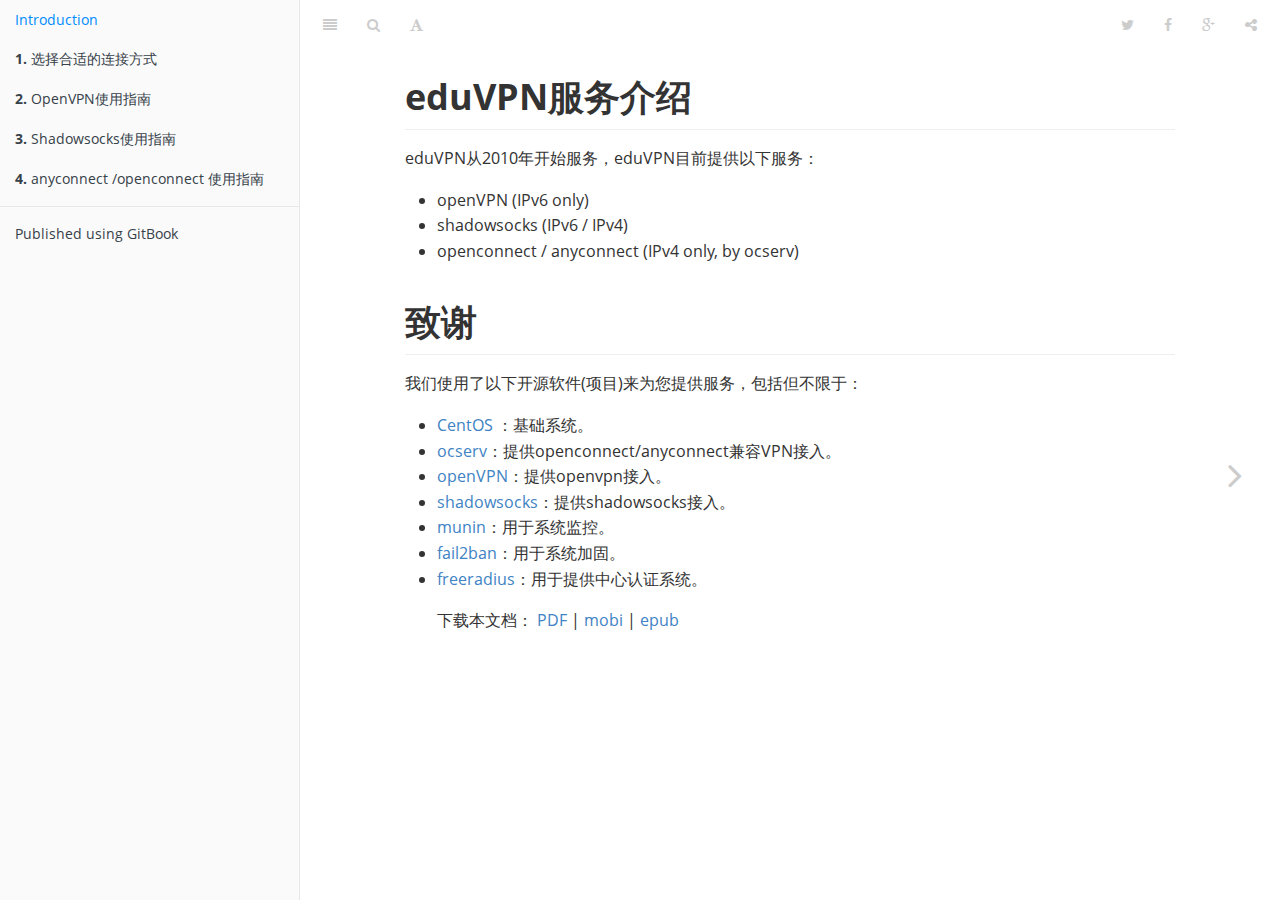
==== commit 9230722c: "update" ====
--- a/index.html
+++ b/index.html
@@ -32,7 +32,7 @@
 
 
         
-    <div class="book" data-level="0" data-basepath="." data-revision="1427172564870">
+    <div class="book" data-level="0" data-basepath="." data-revision="1442662261994">
     
 
 <div class="book-summary">
@@ -224,20 +224,19 @@
 <li>openVPN (IPv6 only)</li>
 <li>shadowsocks (IPv6 / IPv4)</li>
 <li>openconnect / anyconnect (IPv4 only, by ocserv)</li>
-<li>shadowvpn (IPv4 / IPv6)</li>
 </ul>
 <h1 id="">致谢</h1>
 <p>我们使用了以下开源软件(项目)来为您提供服务，包括但不限于：</p>
 <ul>
-<li><a href="http://www.ubuntu.com/" target="_blank">Ubuntu</a> ：基础系统。</li>
+<li><a href="https://www.centos.org/" target="_blank">CentOS</a> ：基础系统。</li>
 <li><a href="http://www.infradead.org/ocserv/" target="_blank">ocserv</a>：提供openconnect/anyconnect兼容VPN接入。</li>
 <li><a href="http://openvpn.net/" target="_blank">openVPN</a>：提供openvpn接入。</li>
 <li><a href="http://shadowsocks.org/" target="_blank">shadowsocks</a>：提供shadowsocks接入。</li>
-<li><a href="http://www.isc.org/downloads/bind/" target="_blank">bind9</a>：在非标准端口提供DNS缓存服务。</li>
 <li><a href="http://munin-monitoring.org/" target="_blank">munin</a>：用于系统监控。</li>
-<li><a href="http://supervisord.org/" target="_blank">supervisor</a>：用于shadowsocks进程守护</li>
 <li><a href="http://www.fail2ban.org/" target="_blank">fail2ban</a>：用于系统加固。</li>
-<li><a href="http://freeradius.org/" target="_blank">freeradius</a>：用于提供中心认证系统。</li>
+<li><p><a href="http://freeradius.org/" target="_blank">freeradius</a>：用于提供中心认证系统。</p>
+<p>下载本文档： <a href="https://eduvpn.net/files/book.pdf" target="_blank">PDF</a> | <a href="https://eduvpn.net/files/book.mobi" target="_blank">mobi</a> | <a href="https://eduvpn.net/files/book.epub" target="_blank">epub</a></p>
+</li>
 </ul>
 
                     
@@ -264,10 +263,6 @@
 
     
     <script src="gitbook/plugins/gitbook-plugin-mathjax/plugin.js"></script>
-    
-
-    
-    <script src="gitbook/plugins/gitbook-plugin-livereload/plugin.js"></script>
     
 
 <script>
